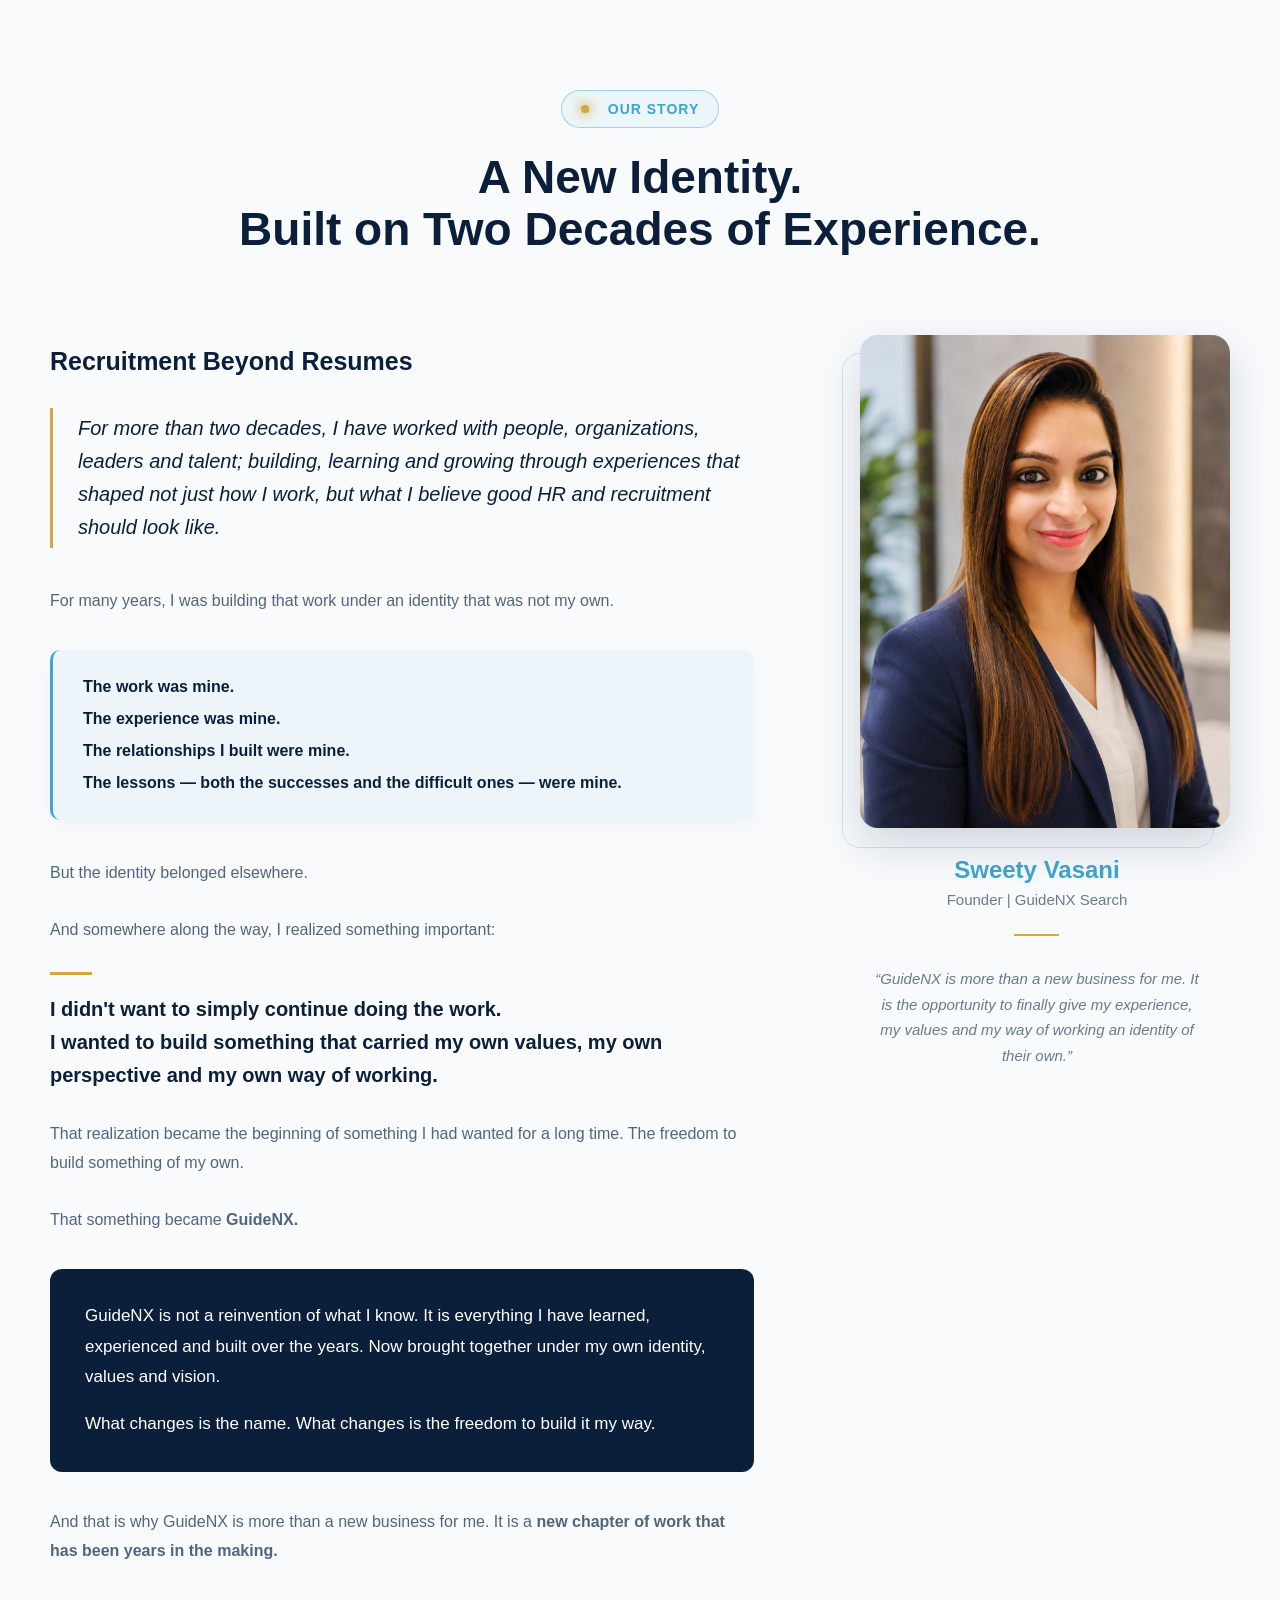
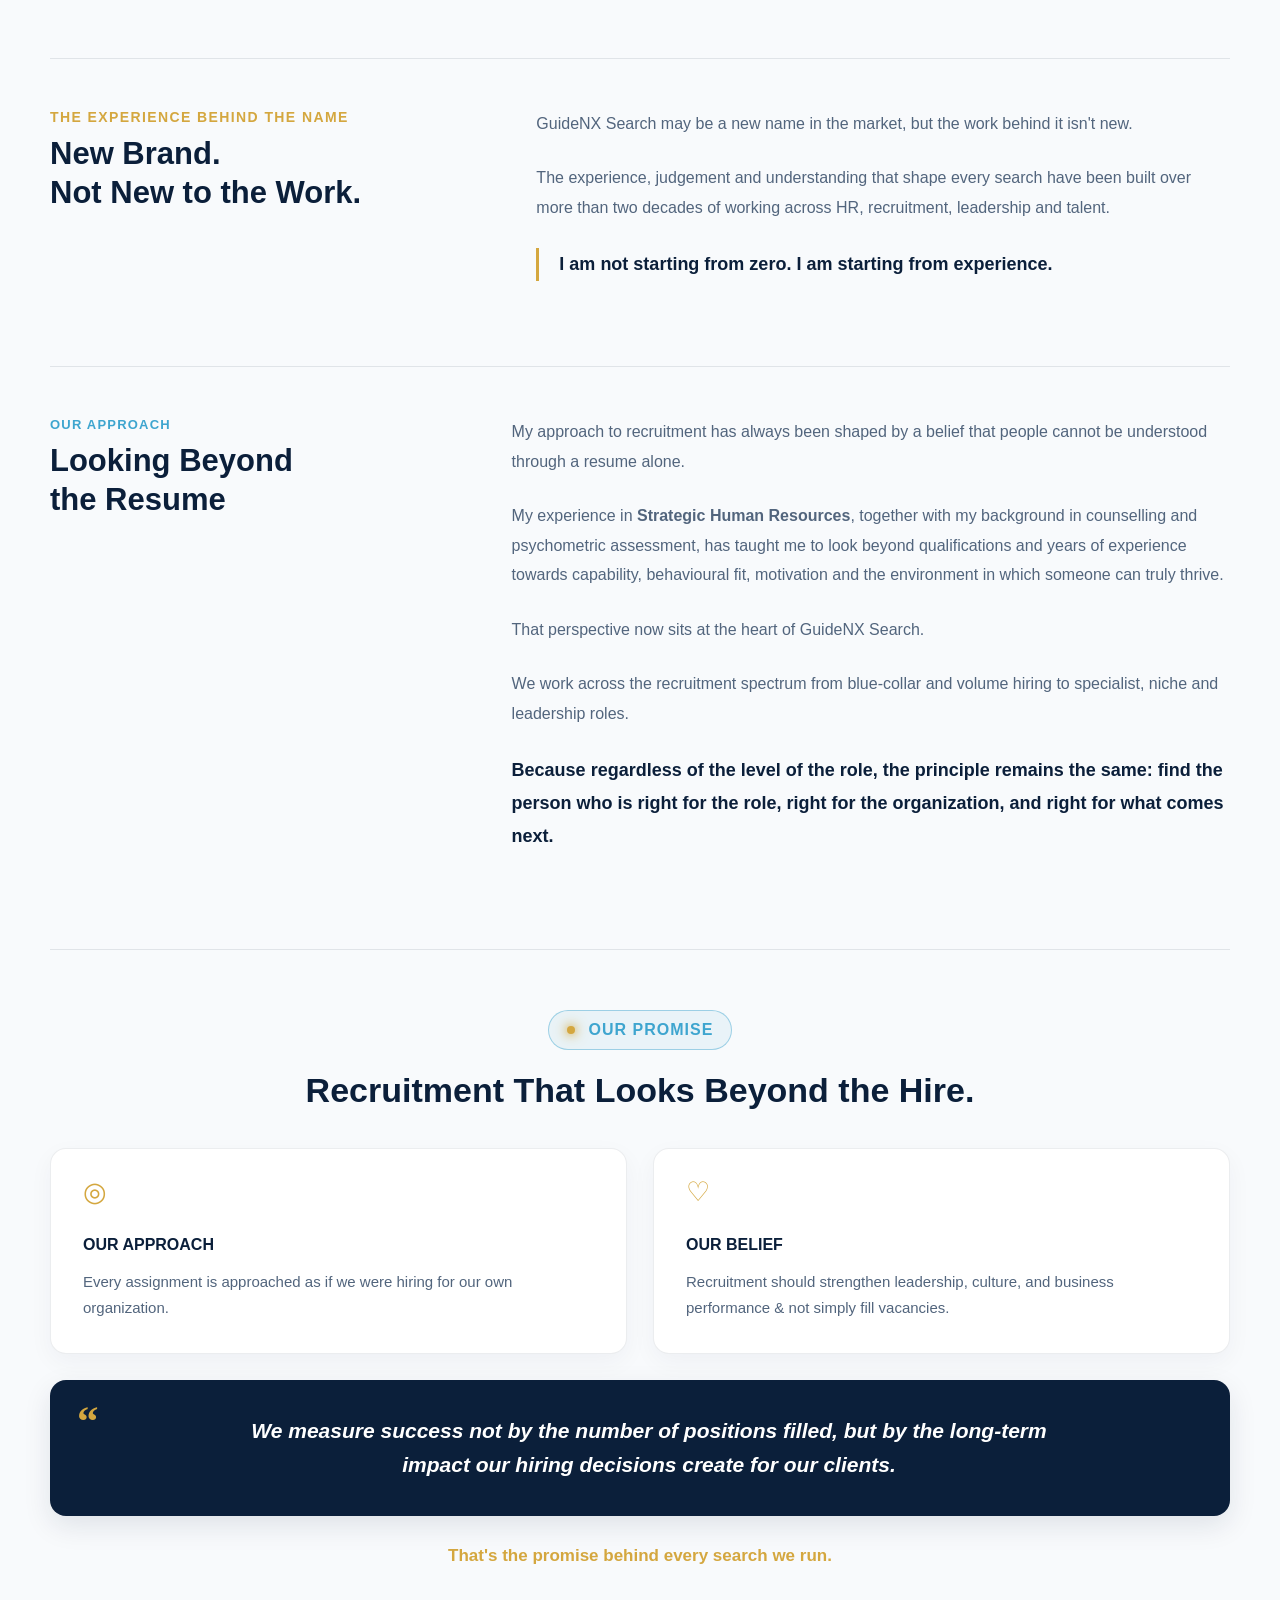
==== about-new.html @ ae6189b3 "Update about-new.html" ====
<!DOCTYPE html>
<html lang="en">
<head>
    <meta charset="UTF-8">
    <meta name="viewport" content="width=device-width, initial-scale=1.0">

    <title>About Us | GuideNX Search</title>

    <style>

        /* =========================================================
           GUIDENX SEARCH — ABOUT STORY / ASYMMETRICAL VERSION
        ========================================================= */

        :root {

            --gnx-blue: #3EA5CF;
            --gnx-gold: #D4A73F;
            --gnx-navy: #0B1F3A;

            --gnx-text: #52657D;
            --gnx-soft: #6B7A89;

            --gnx-bg: #F8FAFC;
            --gnx-white: #FFFFFF;

        }


        * {
            box-sizing: border-box;
        }


        body {

            margin: 0;

            font-family:
                Arial,
                Helvetica,
                sans-serif;

            background: var(--gnx-bg);

            color: var(--gnx-text);

        }


        /* =========================================================
           ABOUT STORY
        ========================================================= */

        .about-test {

            padding: 90px 40px 110px;

            background: var(--gnx-bg);

        }


        .about-test__container {

            max-width: 1180px;

            margin: 0 auto;

        }


        /* =========================================================
           EYEBROW
        ========================================================= */

        .about-test__eyebrow {

            display: flex;

            align-items: center;
            justify-content: center;

            gap: 9px;

            width: fit-content;

            margin: 0 auto 24px;

            padding: 10px 19px;

            border: 1px solid rgba(62,165,207,0.45);

            border-radius: 999px;

            background: rgba(62,165,207,0.06);

            color: var(--gnx-blue);

            font-size: 14px;

            font-weight: 700;

            letter-spacing: 1px;

            text-transform: uppercase;

        }


        .about-test__eyebrow-dot {
  width: 8px;
  height: 8px;
  border-radius: 50%;
  background: #D4A73F;
  margin-right: 10px;

  box-shadow:
    0 0 8px #D4A73F,
    0 0 16px #D4A73F;

  animation: dotPulse 2s ease-in-out infinite;
}

@keyframes dotPulse {
  50% {
    transform: scale(1.25);
  }
}


        /* =========================================================
           MAIN HEADING
        ========================================================= */

        .about-test__heading {

            max-width: 820px;

            margin: 0 auto 80px;

            text-align: center;

            color: var(--gnx-navy);

            font-size: 46px;

            line-height: 1.12;

            font-weight: 700;

        }


        /* =========================================================
           ASYMMETRICAL INTRO
        ========================================================= */

        .about-test__intro {

            display: grid;

            grid-template-columns: minmax(0, 1.55fr) minmax(300px, 0.85fr);

            gap: 90px;

            align-items: start;

            position: relative;

        }


        /* =========================================================
           STORY COLUMN
        ========================================================= */

        .about-test__story {

            padding-top: 10px;

        }


        .about-test__story h2 {

            margin: 0 0 30px;

            color: var(--gnx-navy);

            font-size: 25px;

            line-height: 1.3;

            font-weight: 700;

        }


        .about-test__story p {

            margin: 0 0 27px;

            color: var(--gnx-text);

            font-size: 16px;

            line-height: 1.85;

        }


        /* =========================================================
           OPENING QUOTE
        ========================================================= */

        .about-test__opening {

            position: relative;

            margin: 0 0 38px;

            padding: 4px 0 4px 25px;

            border-left: 3px solid var(--gnx-gold);

        }


        .about-test__opening p {

            margin: 0;

            color: var(--gnx-navy);

            font-size: 20px;

            line-height: 1.65;

            font-style: italic;

        }


        /* =========================================================
           THE "MINE" SECTION
        ========================================================= */

        .about-test__mine {

            margin: 35px 0 38px;

            padding: 25px 30px;

            background: rgba(62,165,207,0.055);

            border-radius: 10px;

            border-left: 1px solid rgba(62,165,207,0.10);

            border-left: 3px solid #3EA5CF;

            box-shadow: 0 6px 18px rgba(14,46,77,0.035);



        }


        .about-test__mine p {

            margin: 0 0 7px;

            color: var(--gnx-navy);

            font-size: 16px;

            line-height: 1.55;

            font-weight: 600;

        }


        .about-test__mine p:last-child {

            margin-bottom: 0;

        }


        /* =========================================================
           IMPORTANT STATEMENT
        ========================================================= */

        .about-test__emphasis {

            margin: 42px 0 46px;

            padding: 0;

            color: var(--gnx-navy) !important;

            font-size: 20px !important;

            line-height: 1.65 !important;

            font-weight: 700;

            max-width: 700px;

        }


        /* Gold editorial accent */
        
        .about-test__emphasis::before {

            content: "";

            display: block;

            width: 42px;

            height: 3px;

            margin-bottom: 18px;

            background: #D4A73F;

        }


        /* =========================================================
           GUIDE NX STATEMENT
        ========================================================= */

        .about-test__guide {

            margin-top: 35px;

            padding: 32px 35px;

            background: var(--gnx-navy);

            border-radius: 12px;

        }


        .about-test__guide p {

            margin: 0;

            color: #FFFFFF;

            font-size: 17px;

            line-height: 1.8;

        }

        .about-test__guide p + p {
    margin-top: 16px;
}


        .about-test__guide strong {

            color: var(--gnx-gold);

        }


        /* =========================================================
           FOUNDER SIDE
        ========================================================= */

        .about-test__founder {

            position: sticky;

            top: 40px;

            padding-top: 0;

        }


        .about-test__founder-photo-wrap {

            position: relative;

            margin-left: auto;

            width: 100%;

            max-width: 370px;

        }


        .about-test__founder-photo-wrap::before {

            content: "";

            position: absolute;

            width: 100%;

            height: 100%;

            top: 18px;

            left: -18px;

            border: 1px solid rgba(62,165,207,0.25);

            border-radius: 18px;

            z-index: 0;

        }


        .about-test__founder-photo {

            position: relative;

            z-index: 1;

            display: block;

            width: 100%;

            border-radius: 18px;

            box-shadow:
                0 18px 45px rgba(11,31,58,0.16);

        }


        .about-test__founder-info {

            padding: 28px 10px 0;

            text-align: center;

        }


        .about-test__founder-name {

            margin: 0 0 7px;

            color: var(--gnx-blue);

            font-size: 24px;

            font-weight: 700;

        }


        .about-test__founder-title {

            margin: 0;

            color: var(--gnx-soft);

            font-size: 15px;

            font-weight: 500;

        }


        .about-test__founder-quote {

            margin: 30px auto 0;

            max-width: 330px;

            color: var(--gnx-soft);

            font-size: 15px;

            line-height: 1.7;

            font-style: italic;

        }


        .about-test__founder-line {

            width: 45px;

            height: 2px;

            margin: 26px auto 0;

            background: var(--gnx-gold);

        }

        .story-guide-nx {
    margin-top: 34px;
    margin-bottom: 34px;
    font-size: 18px !important;
    font-weight: 600;
    color: #243B64 !important;
}

.story-guide-nx strong {
    color: #3EA5CF;
    font-weight: 700;
}


        /* =========================================================
           SECOND SECTION
        ========================================================= */

        .about-test__secondary {

            display: grid;

            grid-template-columns: 0.8fr 1.4fr;

            gap: 90px;

            margin-top: 65px;

            padding-top: 50px;

            border-top: 1px solid rgba(11,31,58,0.10);

        }


        .about-test__secondary-label {

            color: var(--gnx-gold);

            font-size: 14px;

            font-weight: 700;

            letter-spacing: 1.4px;

            text-transform: uppercase;

        }


        .about-test__secondary h3 {

            margin: 10px 0 0;

            color: var(--gnx-navy);

            font-size: 31px;

            line-height: 1.25;

        }


        .about-test__secondary-content p {

            margin: 0 0 25px;

            color: var(--gnx-text);

            font-size: 16px;

            line-height: 1.85;

        }


        .about-test__secondary-highlight {

            margin-top: 30px;

            padding-left: 20px;

            border-left: 3px solid var(--gnx-gold);

            color: var(--gnx-navy) !important;

            font-size: 18px !important;

            font-weight: 700;

        }


        /* =========================================================
           THIRD SECTION
        ========================================================= */

        .about-test__philosophy {

            display: grid;

            grid-template-columns: 0.75fr 1.45fr;

            gap: 90px;

            margin-top: 60px;

            padding: 50px 0 0;

            border-top: 1px solid rgba(11,31,58,0.10);

        }


        .about-test__philosophy-label {

            color: var(--gnx-blue);

            font-size: 13px;

            font-weight: 700;

            letter-spacing: 1.2px;

            text-transform: uppercase;

        }


        .about-test__philosophy h3 {

            margin: 10px 0 0;

            color: var(--gnx-navy);

            font-size: 31px;

            line-height: 1.25;

        }


        .about-test__philosophy-content p {

            margin: 0 0 25px;

            color: var(--gnx-text);

            font-size: 16px;

            line-height: 1.85;

        }


        .about-test__final {

            margin-top: 35px;

            color: var(--gnx-navy) !important;

            font-size: 18px !important;

            font-weight: 700;

        }


        /* =========================================================
           RESPONSIVE
        ========================================================= */

        @media (max-width: 900px) {

            .about-test {

                padding: 70px 25px 80px;

            }


            .about-test__heading {

                font-size: 38px;

                margin-bottom: 60px;

            }


            .about-test__intro {

                grid-template-columns: 1fr;

                gap: 55px;

            }


            .about-test__founder {

                position: relative;

                top: auto;

                order: -1;

            }


            .about-test__founder-photo-wrap {

                max-width: 320px;

                margin: 0 auto;

            }


            .about-test__secondary,
            .about-test__philosophy {

                grid-template-columns: 1fr;

                gap: 30px;

                margin-top: 70px;

                padding-top: 55px;

            }

        }


        @media (max-width: 600px) {

            .about-test {

                padding: 55px 18px 70px;

            }


            .about-test__heading {

                font-size: 31px;

                line-height: 1.2;

                margin-bottom: 45px;

            }


            .about-test__story h2 {

                font-size: 22px;

            }


            .about-test__story p {

                font-size: 15px;

                line-height: 1.8;

            }


            .about-test__opening p {

                font-size: 18px;

            }


            .about-test__mine {

                padding: 22px;

            }


            .about-test__mine p {

                font-size: 15px;

            }


            .about-test__guide {

                padding: 25px;

            }


            .about-test__guide p {

                font-size: 15px;

            }


            .about-test__secondary h3,
            .about-test__philosophy h3 {

                font-size: 26px;

            }

        }

        /* =========================================================
   OUR PROMISE
========================================================= */

.about-test__promise {

    margin-top: 70px;

    padding-top: 60px;

    border-top: 1px solid rgba(11,31,58,0.10);

}


/* ---------------------------------------------------------
   HEADER
--------------------------------------------------------- */

.about-test__promise-header {

    text-align: center;

    margin-bottom: 38px;

}


.about-test__promise-eyebrow {
  display: inline-flex;
  align-items: center;
  justify-content: center;
  gap: 4px;

  padding: 10px 18px;

  border: 1px solid rgba(62,165,207,0.45);
  border-radius: 999px;

   background: rgba(62,165,207,0.08);

  color: #3ea5cf;

  font-size: 16px;
  font-weight: 700;
  letter-spacing: 1px;
  text-transform: uppercase;

  margin-bottom: 20px;
}

        .eyebrow-dot {
  width: 8px;
  height: 8px;
  border-radius: 50%;
  background: #D4A73F;
  margin-right: 10px;

  box-shadow:
    0 0 8px #D4A73F,
    0 0 16px #D4A73F;

  animation: dotPulse 2s ease-in-out infinite;
}

@keyframes dotPulse {
  50% {
    transform: scale(1.25);
  }
}


.about-test__promise-header h3 {

    margin: 0;

    color: var(--gnx-navy);

    font-size: 34px;

    line-height: 1.2;

    font-weight: 700;

}


/* ---------------------------------------------------------
   PRINCIPLE AREA
--------------------------------------------------------- */

.about-test__promise-panel {

    padding: 0;

    background: transparent;

    border-radius: 0;

    box-shadow: none;

}


.about-test__promise-cards {

    display: grid;

    grid-template-columns: 1fr 1fr;

    gap: 26px;

}


.about-test__promise-card {

    padding: 30px 32px 32px;

    background: var(--gnx-white);

    border: 1px solid rgba(11,31,58,0.08);

    border-radius: 16px;

    min-height: 190px;

    box-shadow:
        0 8px 25px rgba(11,31,58,0.045);

}


.about-test__promise-icon {

    width: 30px;

    height: 30px;

    margin-bottom: 25px;

    color: var(--gnx-gold);

    font-size: 27px;

    line-height: 1;

}


.about-test__promise-card h4 {

    margin: 0 0 13px;

    color: var(--gnx-navy);

    font-size: 16px;

    line-height: 1.35;

    font-weight: 700;

    text-transform: uppercase;

}


.about-test__promise-card p {

    margin: 0;

    color: var(--gnx-text);

    font-size: 15px;

    line-height: 1.75;

}


/* ---------------------------------------------------------
   CENTRAL PROMISE
--------------------------------------------------------- */

.about-test__promise-quote {

    position: relative;

    margin-top: 26px;

    padding: 34px 42px;

    background: var(--gnx-navy);

    border-radius: 16px;

    box-shadow:
        0 10px 28px rgba(11,31,58,0.10);

}


.about-test__promise-quote-mark {

    position: absolute;

    top: 19px;

    left: 27px;

    color: var(--gnx-gold);

    font-family: Georgia, "Times New Roman", serif;

    font-size: 43px;

    line-height: 1;

    font-weight: 700;

}


.about-test__promise-quote p {

    max-width: 850px;

    margin: 0 auto;

    padding-left: 18px;

    color: #FFFFFF;

    font-size: 21px;

    line-height: 1.6;

    font-weight: 700;

    font-style: italic;

    text-align: center;

}


/* ---------------------------------------------------------
   CLOSING LINE
--------------------------------------------------------- */

.about-test__promise-closing {

    margin: 26px 0 0;

    color: var(--gnx-gold);

    font-size: 17px;

    line-height: 1.6;

    font-weight: 600;

    text-align: center;

}


/* =========================================================
   RESPONSIVE
========================================================= */

@media (max-width: 900px) {

    .about-test__promise {

        margin-top: 60px;

        padding-top: 50px;

    }

}


@media (max-width: 600px) {

    .about-test__promise {

        margin-top: 50px;

        padding-top: 42px;

    }


    .about-test__promise-header h3 {

        font-size: 28px;

    }


    .about-test__promise-cards {

        grid-template-columns: 1fr;

        gap: 18px;

    }


    .about-test__promise-card {

        min-height: auto;

        padding: 25px;

    }


    .about-test__promise-quote {

        padding: 28px 22px;

    }


    .about-test__promise-quote p {

        font-size: 18px;

    }

}

    </style>

</head>


<body>


<section class="about-test">

    <div class="about-test__container">


        <!-- =====================================================
             EYEBROW
        ====================================================== -->

        <div class="about-test__eyebrow">

            <span class="about-test__eyebrow-dot"></span>

            OUR STORY

        </div>


        <!-- =====================================================
             MAIN HEADING
        ====================================================== -->

        <h1 class="about-test__heading">

            A New Identity.<br>
            Built on Two Decades of Experience.

        </h1>


        <!-- =====================================================
             MAIN ASYMMETRICAL AREA
        ====================================================== -->

        <div class="about-test__intro">


            <!-- =================================================
                 STORY
            ================================================== -->

            <article class="about-test__story">


                <h2>
                    Recruitment Beyond Resumes
                </h2>


                <div class="about-test__opening">

                    <p>
                        For more than two decades, I have worked with people,
                        organizations, leaders and talent; building, learning
                        and growing through experiences that shaped not just
                        how I work, but what I believe good HR and recruitment
                        should look like.
                    </p>

                </div>


                <p>
                    For many years, I was building that work under an identity
                    that was not my own.
                </p>


                <div class="about-test__mine">

                    <p>The work was mine.</p>

                    <p>The experience was mine.</p>

                    <p>The relationships I built were mine.</p>

                    <p>
                        The lessons — both the successes and the difficult
                        ones — were mine.
                    </p>

                </div>


                <p>
                    But the identity belonged elsewhere.
                </p>


                <p>
                    And somewhere along the way, I realized something important:
                </p>


                <p class="about-test__emphasis">

                    I didn't want to simply continue doing the work.<br>
                    I wanted to build something that carried my own values,
                    my own perspective and my own way of working.

                </p>


                <p>
                    That realization became the beginning of something I had
                    wanted for a long time. The freedom to build something of
                    my own.
                </p>


                <p>
                    That something became <strong>GuideNX.</strong>
                </p>


                <div class="about-test__guide">

                    <p>
                        GuideNX is not a reinvention of what I know.
                        It is everything I have learned, experienced and built
                        over the years. Now brought together under my own
                        identity, values and vision.
                    </p>

                    <p>
                        What changes is the name. What changes is the freedom
                        to build it my way.
                    </p>

                </div>


                <p style="margin-top:35px;">

                    And that is why GuideNX is more than a new business for me.
                    It is a <strong>new chapter of work that has been years
                    in the making.</strong>

                </p>


            </article>


            <!-- =================================================
                 FOUNDER
            ================================================== -->

            <aside class="about-test__founder">


                <div class="about-test__founder-photo-wrap">

                    <img
                        src="assets/Sweety image.png"
                        alt="Sweety Vasani"
                        class="about-test__founder-photo"
                    >

                </div>


                <div class="about-test__founder-info">

                    <h3 class="about-test__founder-name">
                        Sweety Vasani
                    </h3>


                    <p class="about-test__founder-title">
                        Founder | GuideNX Search
                    </p>


                    <div class="about-test__founder-line"></div>


                    <p class="about-test__founder-quote">

                        “GuideNX is more than a new business for me.
                        It is the opportunity to finally give my experience,
                        my values and my way of working an identity of their own.”

                    </p>

                </div>


            </aside>


        </div>


        <!-- =====================================================
             NEW BRAND / NOT NEW TO WORK
        ====================================================== -->

        <section class="about-test__secondary">


            <div>

                <div class="about-test__secondary-label">
                    The Experience Behind the Name
                </div>

                <h3>
                    New Brand.<br>
                    Not New to the Work.
                </h3>

            </div>


            <div class="about-test__secondary-content">


                <p>
                    GuideNX Search may be a new name in the market,
                    but the work behind it isn't new.
                </p>


                <p>
                    The experience, judgement and understanding that shape
                    every search have been built over more than two decades
                    of working across HR, recruitment, leadership and talent.
                </p>


                <p class="about-test__secondary-highlight">

                    I am not starting from zero.
                    I am starting from experience.

                </p>


            </div>


        </section>


        <!-- =====================================================
             LOOKING BEYOND THE RESUME
        ====================================================== -->

        <section class="about-test__philosophy">


            <div>

                <div class="about-test__philosophy-label">
                    Our Approach
                </div>

                <h3>
                    Looking Beyond<br>
                    the Resume
                </h3>

            </div>


            <div class="about-test__philosophy-content">


                <p>
                    My approach to recruitment has always been shaped by a
                    belief that people cannot be understood through a resume
                    alone.
                </p>


                <p>
                    My experience in <strong>Strategic Human Resources</strong>,
                    together with my background in counselling and psychometric
                    assessment, has taught me to look beyond qualifications
                    and years of experience towards capability, behavioural
                    fit, motivation and the environment in which someone can
                    truly thrive.
                </p>


                <p>
                    That perspective now sits at the heart of GuideNX Search.
                </p>


                <p>
                    We work across the recruitment spectrum from blue-collar
                    and volume hiring to specialist, niche and leadership
                    roles.
                </p>


                <p class="about-test__final">

                    Because regardless of the level of the role, the principle
                    remains the same: find the person who is right for the role,
                    right for the organization, and right for what comes next.

                </p>


            </div>


        </section>

        <!-- =====================================================
     OUR PROMISE
====================================================== -->

<section class="about-test__promise">

    <div class="about-test__promise-header">

        <span class="about-test__promise-eyebrow">
             <span class="eyebrow-dot"></span>
            Our Promise
            </span>
        

        <h3>
            Recruitment That Looks Beyond the Hire.
        </h3>

    </div>


    <div class="about-test__promise-panel">

        <div class="about-test__promise-cards">

            <div class="about-test__promise-card">

                <div class="about-test__promise-icon">◎</div>

                <h4>
                    Our Approach
                </h4>

                <p>
                    Every assignment is approached as if we were
                    hiring for our own organization.
                </p>

            </div>


            <div class="about-test__promise-card">

                <div class="about-test__promise-icon">♡</div>

                <h4>
                    Our Belief
                </h4>

                <p>
                    Recruitment should strengthen leadership,
                    culture, and business performance &amp; not simply
                    fill vacancies.
                </p>

            </div>

        </div>


        <div class="about-test__promise-quote">

            <span class="about-test__promise-quote-mark">“</span>

            <p>
                We measure success not by the number of positions
                filled, but by the long-term impact our hiring
                decisions create for our clients.
            </p>

        </div>

    </div>


    <p class="about-test__promise-closing">
        That's the promise behind every search we run.
    </p>

</section>


    </div>

</section>


</body>

</html>
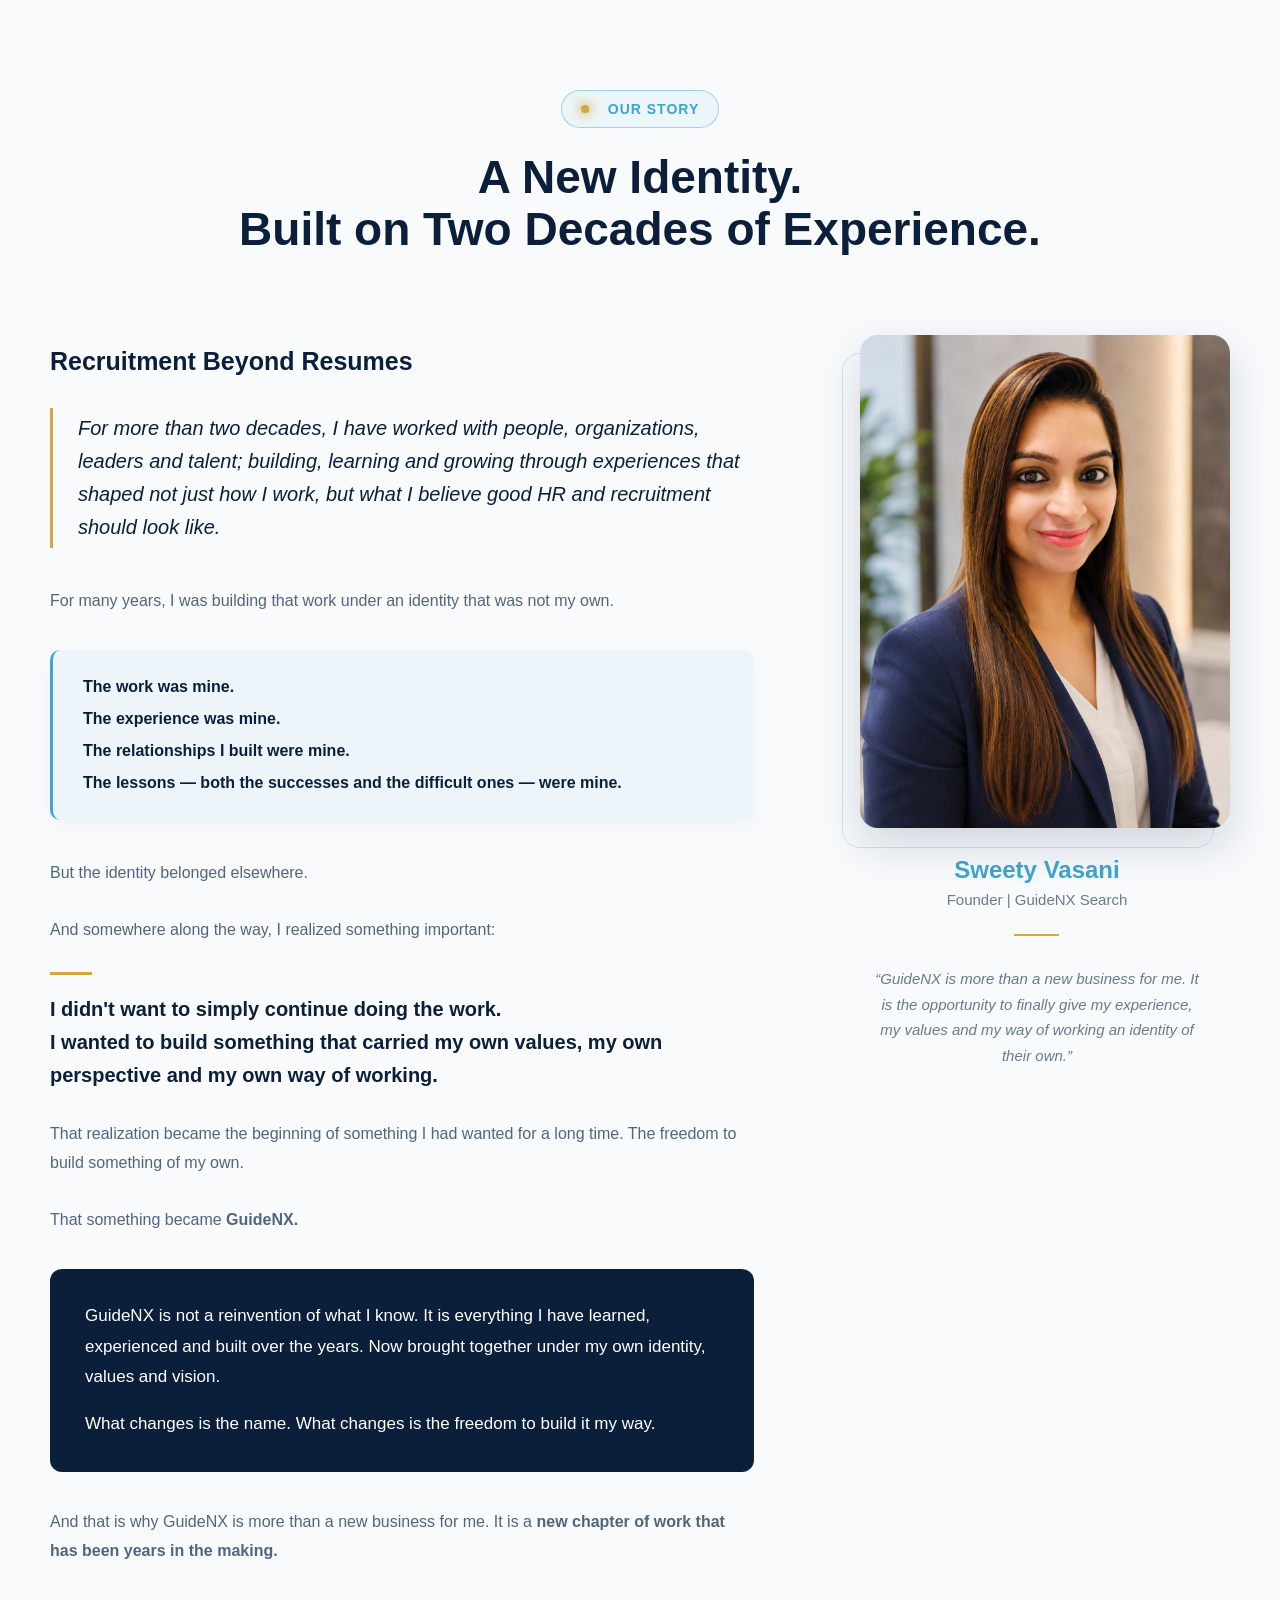
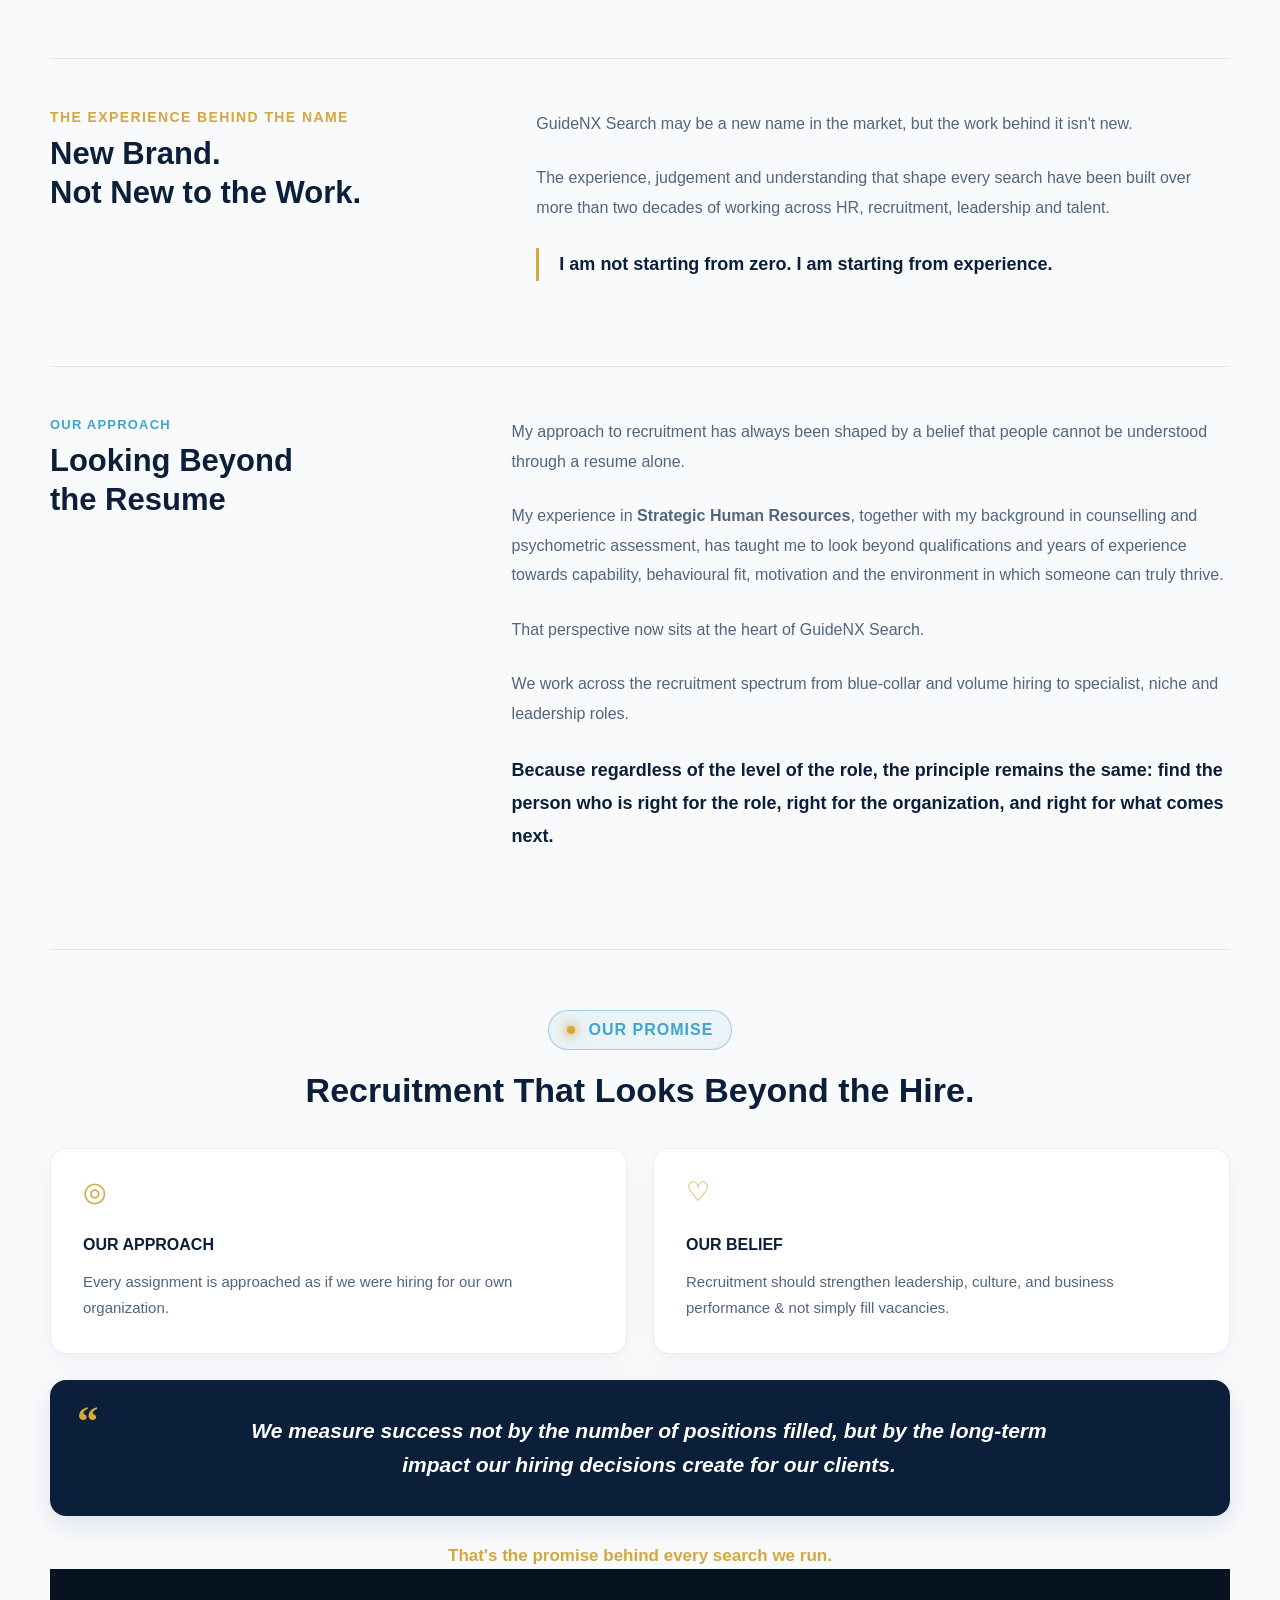
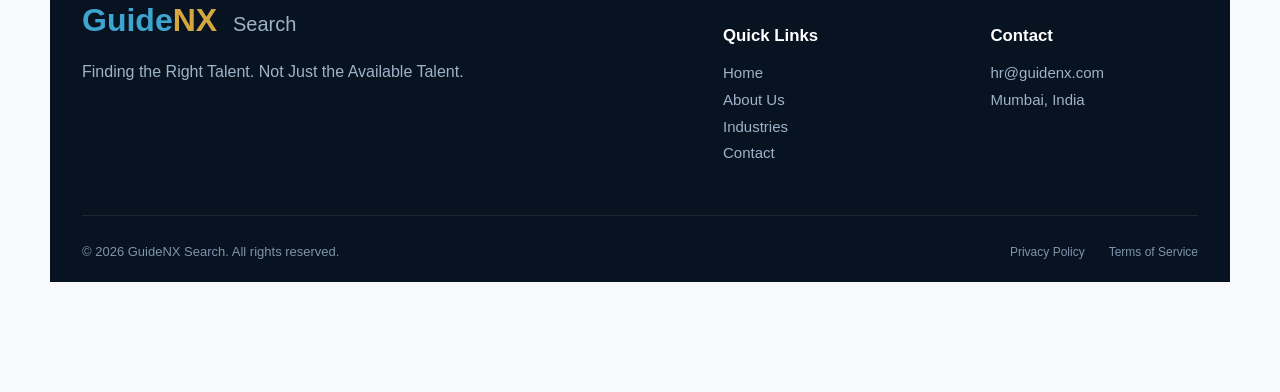
==== commit aad388bc: "Add footer section with styling and content" ====
--- a/about-new.html
+++ b/about-new.html
@@ -1154,6 +1154,228 @@
     }
 
 }
+
+        /* ===========================
+   Footer
+=========================== */
+
+.footer {
+    background: #071321;
+     padding: 35px 0 18px;
+    color: #9fb3c8;
+}
+
+.footer .container{
+    max-width:1200px;
+    margin:0 auto;
+    padding:0 32px;
+}
+
+.footer-content {
+    display: grid;
+    grid-template-columns: 2.8fr 1fr 1fr;
+    gap: 60px;
+    align-items: flex-start;
+}
+
+.footer h3 {
+    margin: 0 0 22px;
+
+    font-size: 2rem;
+
+    font-weight: 700;
+
+    line-height: 1;
+}
+
+.footer-guide {
+    color: #3EA5CF;
+}
+
+.footer-nx {
+    color: #D4A73F;
+}
+
+.footer-search {
+    margin-left: 7px;
+
+    color: #9fb3c8;
+
+    font-size: 1.25rem;
+
+    font-weight: 500;
+}
+
+.footer h4 {
+    color: #ffffff;
+    font-size: 1.05rem;
+    margin-bottom: 14px;
+    font-weight: 600;
+}
+
+.footer p {
+    line-height: 1.8;
+    margin-bottom: 12px;
+    color: #9fb3c8;
+}
+
+.footer-brand p {
+    line-height: 1.7;
+    max-width: 520px;
+}
+
+.footer-links ul {
+    list-style: none;
+    padding: 0;
+       margin: 0;
+}
+
+.footer-links li {
+    margin: 0;
+}
+
+.footer-links a {
+    color: #9fb3c8;
+    display: block;
+   padding: 4px 0;
+  font-size: 15px;
+    text-decoration: none;
+    transition: 0.3s;
+  line-height: 1.25;
+}
+
+.footer-links a:hover {
+    color: #ffffff;
+}
+
+.footer-social {
+    display: flex;
+    gap: 12px;
+    margin-top: 18px;
+}
+
+.footer-social a {
+    width: 42px;
+    height: 42px;
+    border: 1px solid rgba(255,255,255,0.15);
+    border-radius: 10px;
+    display: flex;
+    align-items: center;
+    justify-content: center;
+    color: #c7d2e1;
+    font-size: 18px;
+    transition: all .3s ease;
+}
+
+.footer-social a:hover {
+    background: #D4A73F;
+    color: #071321;
+    border-color: #D4A73F;
+}
+
+.footer-contact ul {
+    list-style: none;
+    margin: 0;
+    padding: 0;
+}
+
+.footer-contact li {
+    margin: 0;
+}
+
+.footer-contact a {
+    display: block;
+    padding: 4px 0;
+    font-size: 15px;
+    line-height: 1.25;
+    color: #9fb3c8;
+    text-decoration: none;
+    transition: color .3s ease;
+}
+
+.footer-contact a:hover {
+    color: #ffffff;
+}
+
+.footer-contact span {
+    display: block;
+    padding: 4px 0;
+    font-size: 15px;
+    line-height: 1.25;
+    color: #9fb3c8;
+}
+
+
+/* Bottom Footer */
+
+.footer-bottom {
+    display: flex;
+    justify-content: space-between;
+    align-items: center;
+  margin-top: 48px;
+    padding-top:24px;
+    border-top:1px solid rgba(255,255,255,.08);
+}
+
+.footer-bottom p {
+    margin: 0;
+    font-size: 13px;
+    color: #7f93ad;
+}
+
+.footer-bottom-links {
+    display: flex;
+    gap: 24px;
+}
+
+.footer-bottom-links a {
+    text-decoration: none;
+    color: #7f93ad;
+    font-size: 12px;
+    transition: color .3s ease;
+}
+
+.footer-bottom-links a:hover {
+    color: #ffffff;
+}
+
+/* Responsive */
+
+@media (max-width:900px){
+
+    .footer-bottom{
+        flex-direction:column;
+        gap:18px;
+        text-align:center;
+      
+    }
+
+}
+
+@media (max-width:900px) {
+
+    .footer-content {
+        grid-template-columns: 1fr;
+        gap: 36px;
+    }
+
+}
+
+@media (max-width: 768px) {
+  .footer-content {
+    grid-template-columns: 1fr;
+        gap: 32px;
+}
+  .footer-social a {
+    width: 46px;
+    height: 46px;
+    font-size: 20px;
+}
+  .footer-links a {
+    padding: 2px 0;
+}
+}
+
 
     </style>
 
@@ -1556,9 +1778,121 @@
 
 </section>
 
+    <footer class="footer">
+
+    <div class="container">
+
+        <div class="footer-content">
+
+            <!-- Left -->
+            <div class="footer-brand">
+
+                <h3>
+                    <span class="footer-guide">Guide</span><span class="footer-nx">NX</span>
+                    <span class="footer-search">Search</span>
+                </h3>
+
+                <p>
+                    Finding the Right Talent. Not Just the Available Talent.
+                </p>
+
+                <div class="footer-social">
+
+                    <!-- Add GuideNX LinkedIn URL once the company page is created -->
+                    <!--
+                    <a href="YOUR_GUIDENX_LINKEDIN_URL"
+                       target="_blank"
+                       rel="noopener noreferrer"
+                       aria-label="LinkedIn">
+                        <i class="fab fa-linkedin-in"></i>
+                    </a>
+                    -->
+
+                </div>
+
+            </div>
+
+
+            <!-- Center -->
+            <div class="footer-links">
+
+                <h4>Quick Links</h4>
+
+                <ul>
+
+                    <li>
+                        <a href="index.html">Home</a>
+                    </li>
+
+                    <li>
+                        <a href="about.html">About Us</a>
+                    </li>
+
+                    <li>
+                        <a href="index.html#industries">Industries</a>
+                    </li>
+
+                    <li>
+                        <a href="index.html#contact">Contact</a>
+                    </li>
+
+                </ul>
+
+            </div>
+
+
+            <!-- Right -->
+            <div class="footer-contact">
+
+                <h4>Contact</h4>
+
+                <ul>
+
+                    <li>
+                        <a href="mailto:hr@guidenx.com">
+                            hr@guidenx.com
+                        </a>
+                    </li>
+
+                    <li>
+                        <span>Mumbai, India</span>
+                    </li>
+
+                </ul>
+
+            </div>
+
+        </div>
+
+
+        <!-- Bottom Footer -->
+        <div class="footer-bottom">
+
+            <p>
+                © 2026 GuideNX Search. All rights reserved.
+            </p>
+
+            <div class="footer-bottom-links">
+
+                <a href="#">
+                    Privacy Policy
+                </a>
+
+                <a href="#">
+                    Terms of Service
+                </a>
+
+            </div>
+
+        </div>
 
     </div>
 
+</footer>
+
+
+    </div>
+
 </section>
 
 
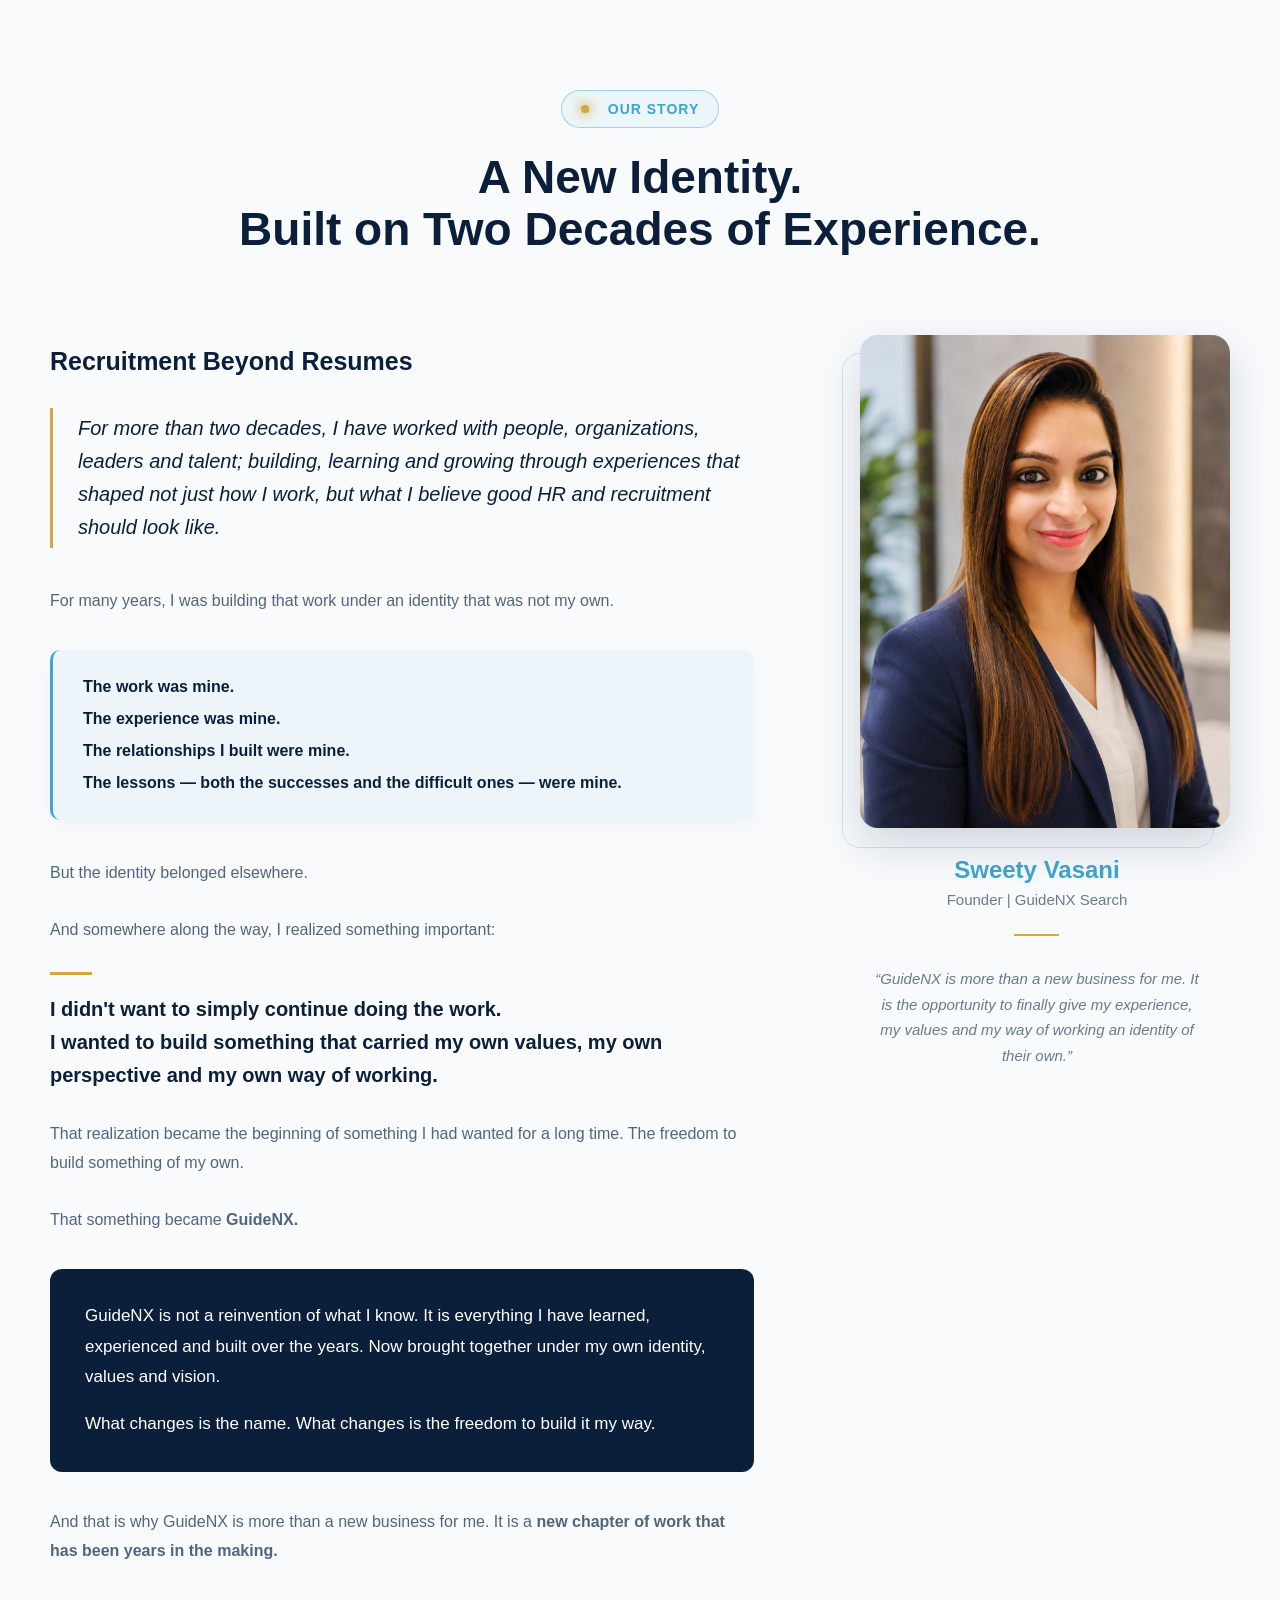
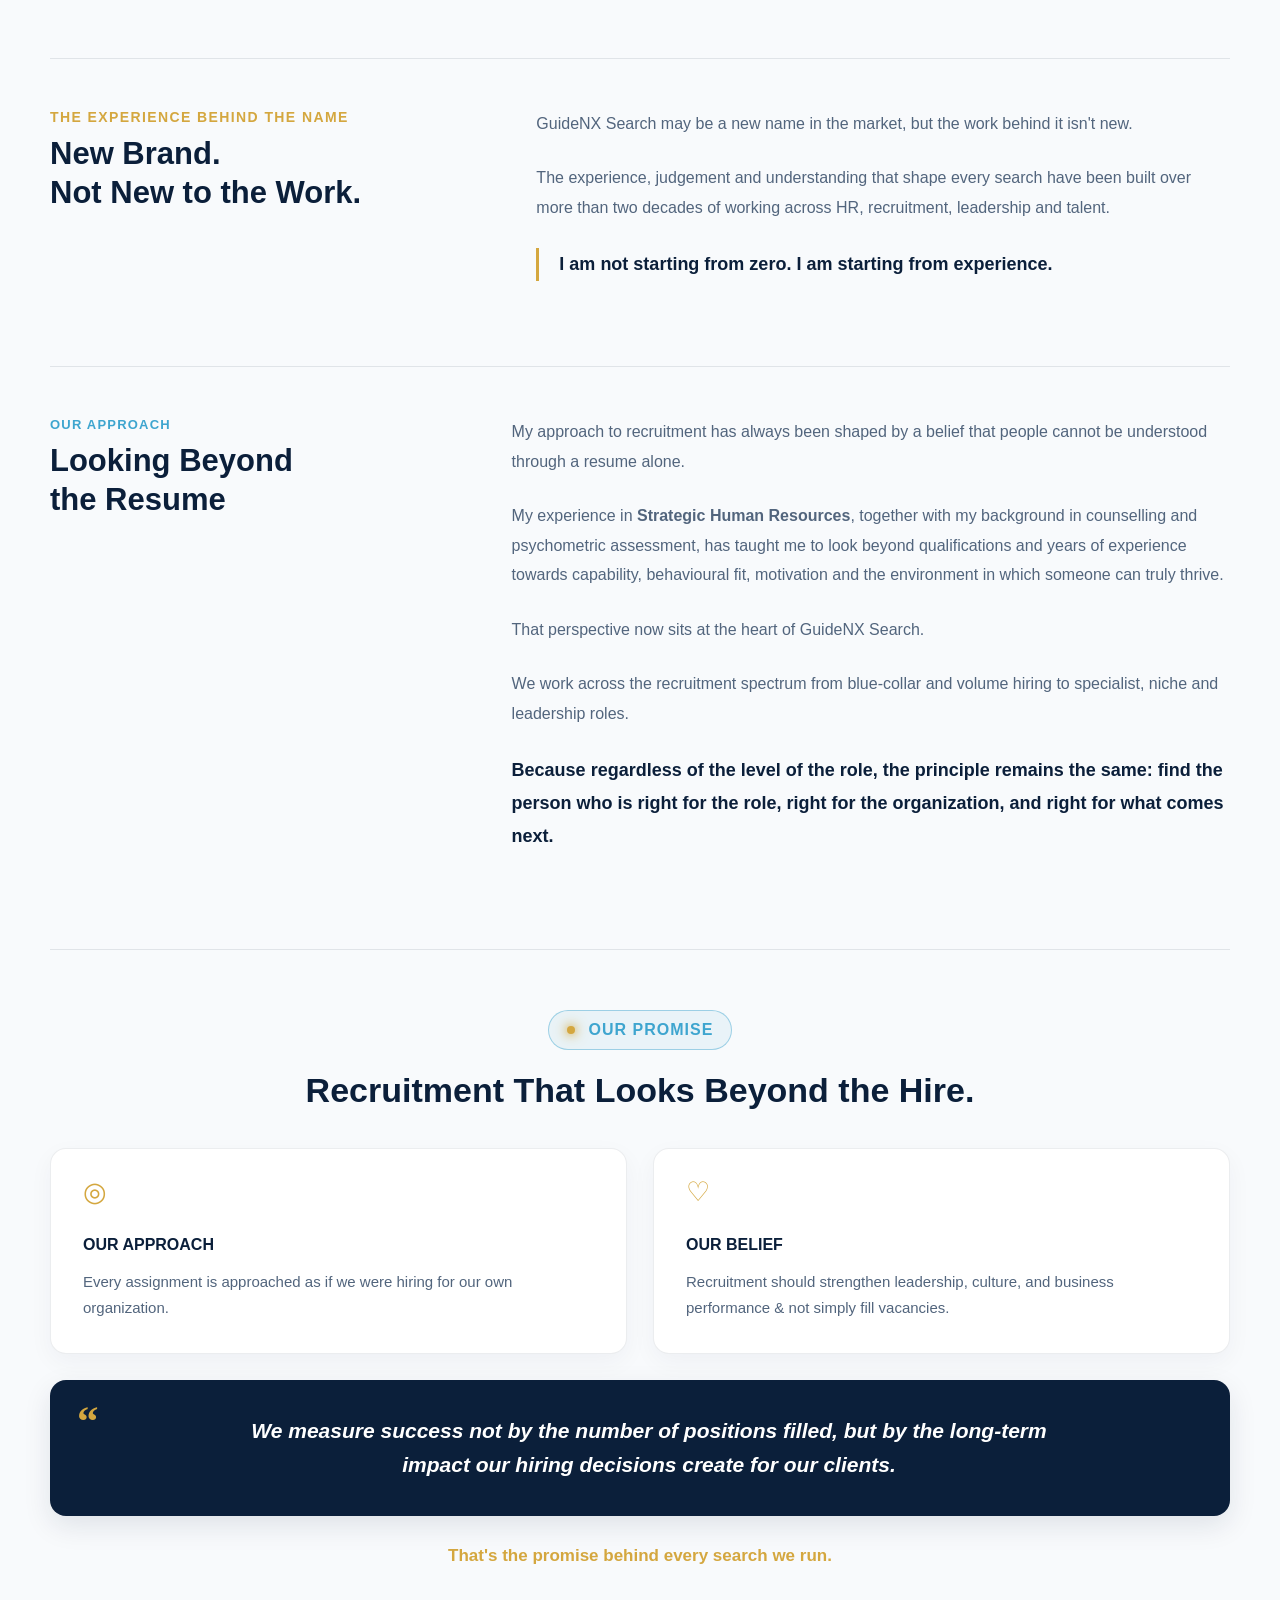
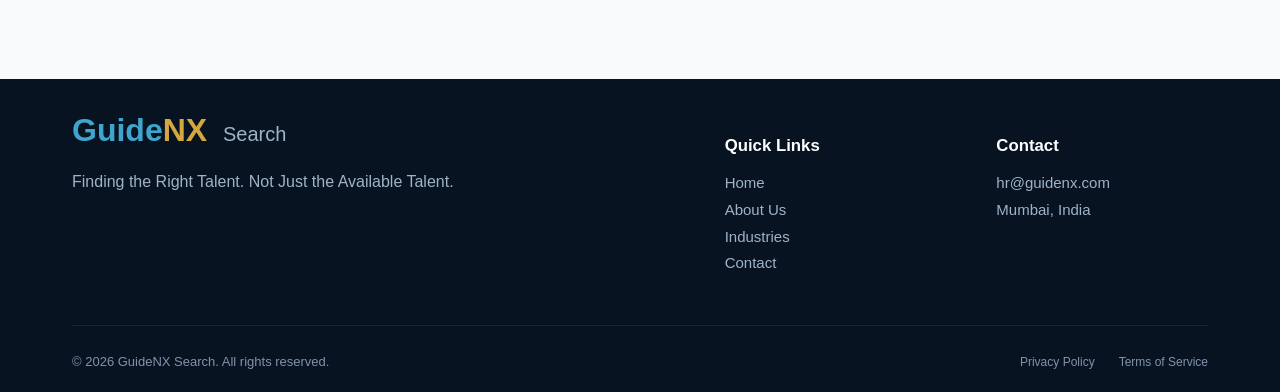
==== commit 17d871d6: "Update about-new.html" ====
--- a/about-new.html
+++ b/about-new.html
@@ -1778,6 +1778,10 @@
 
 </section>
 
+            </div>
+
+</section>
+
     <footer class="footer">
 
     <div class="container">
@@ -1891,9 +1895,6 @@
 </footer>
 
 
-    </div>
-
-</section>
 
 
 </body>
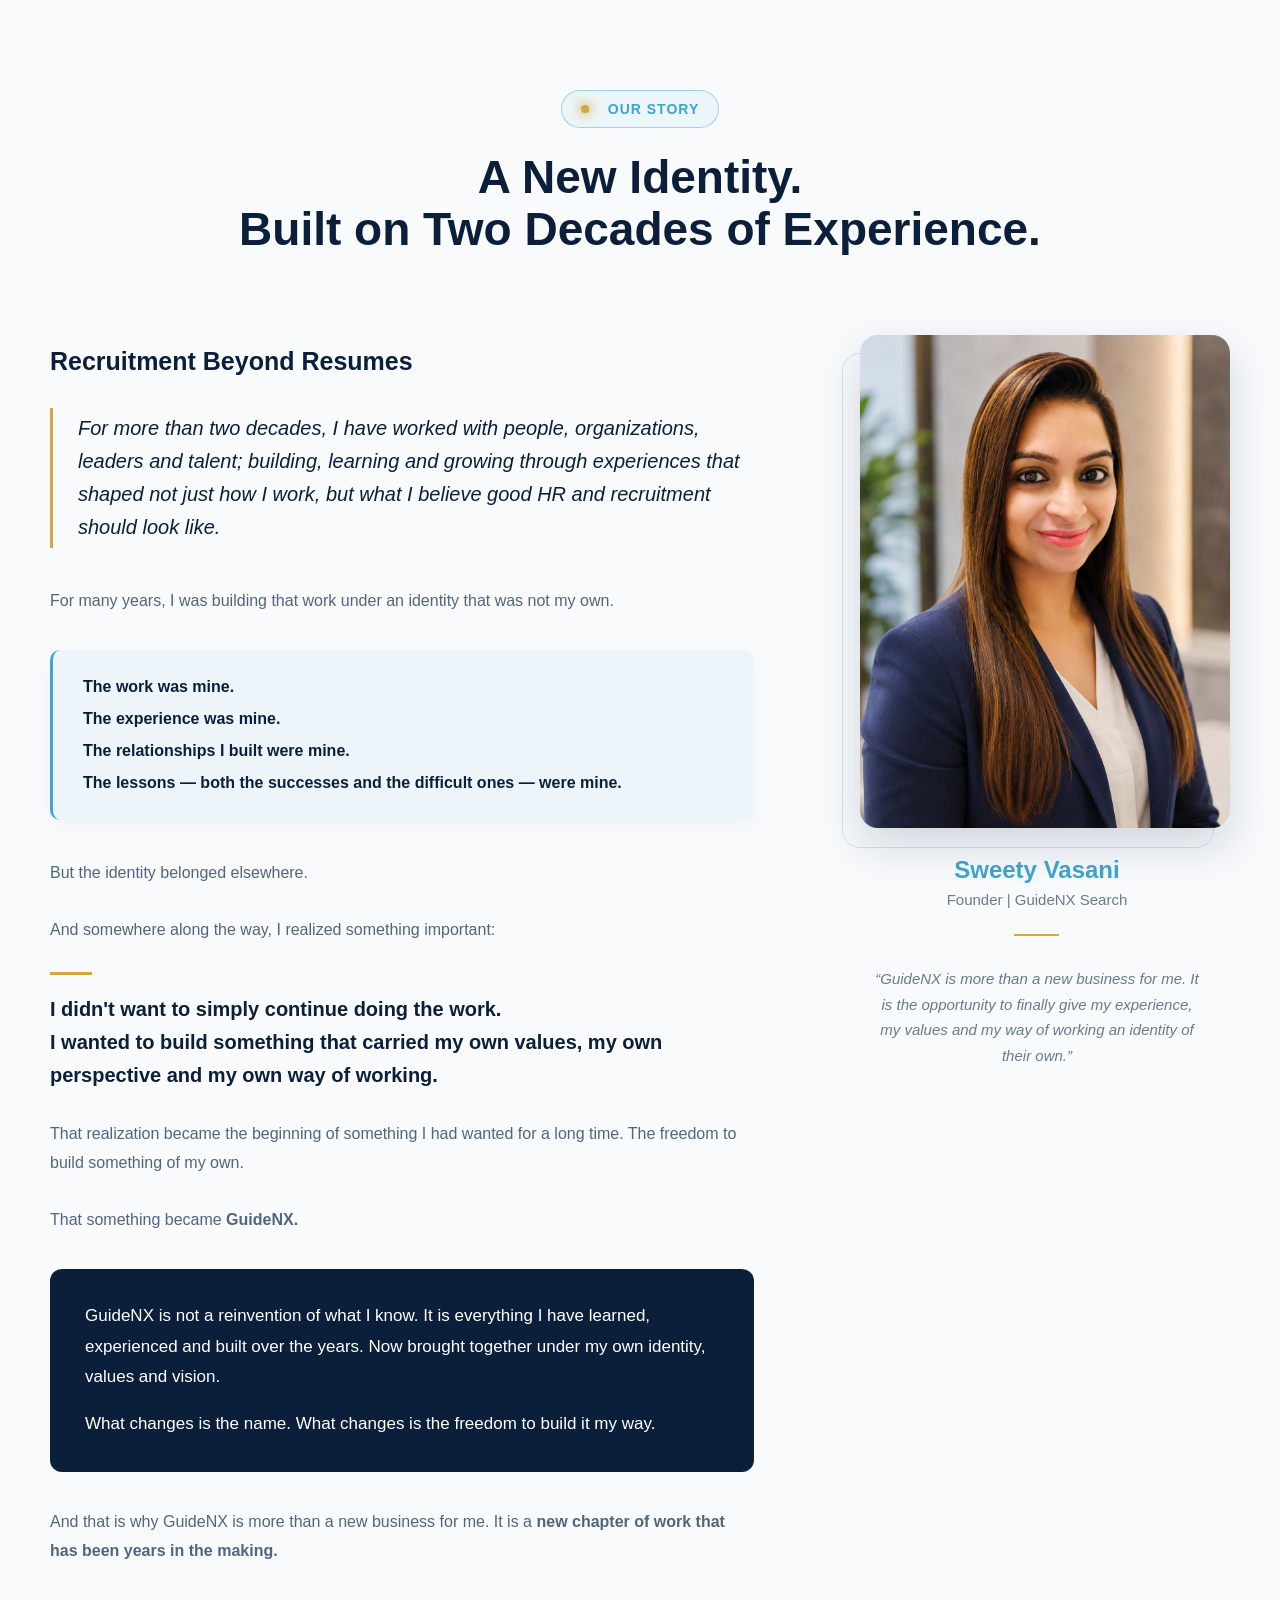
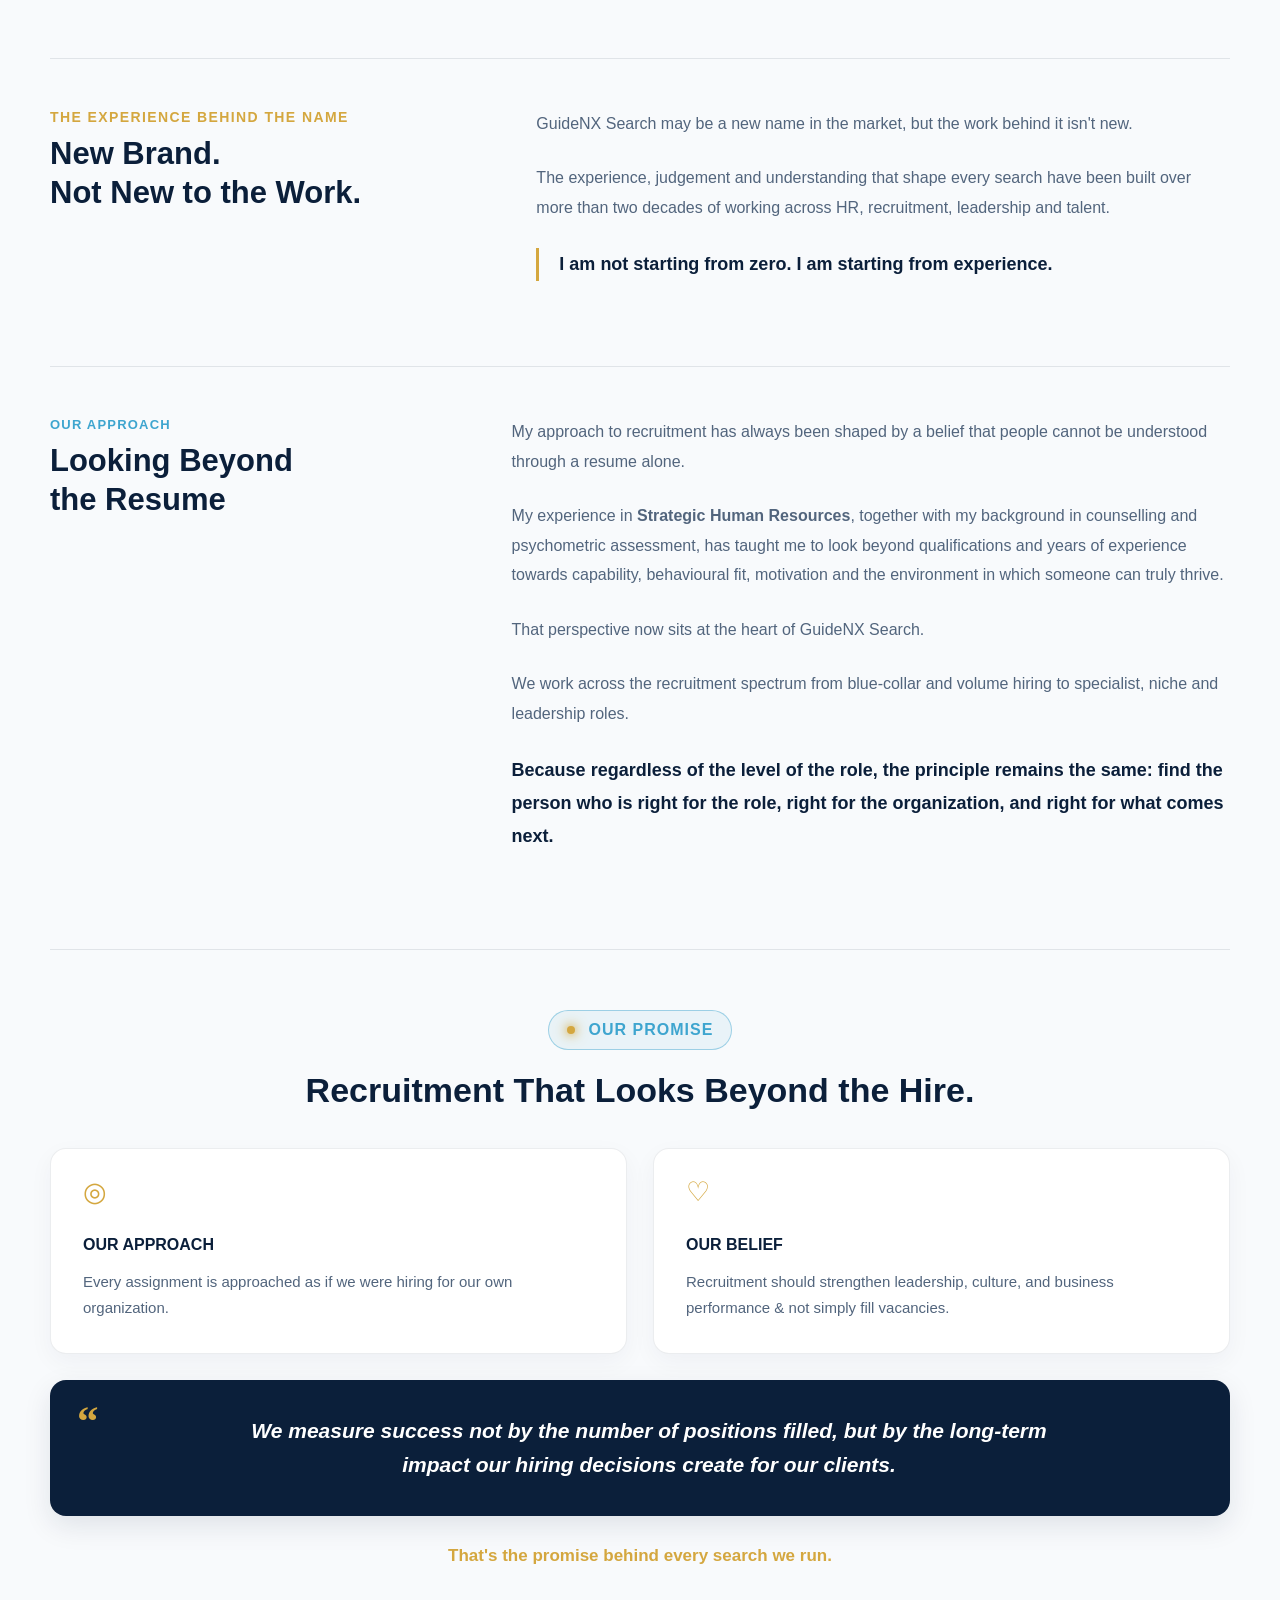
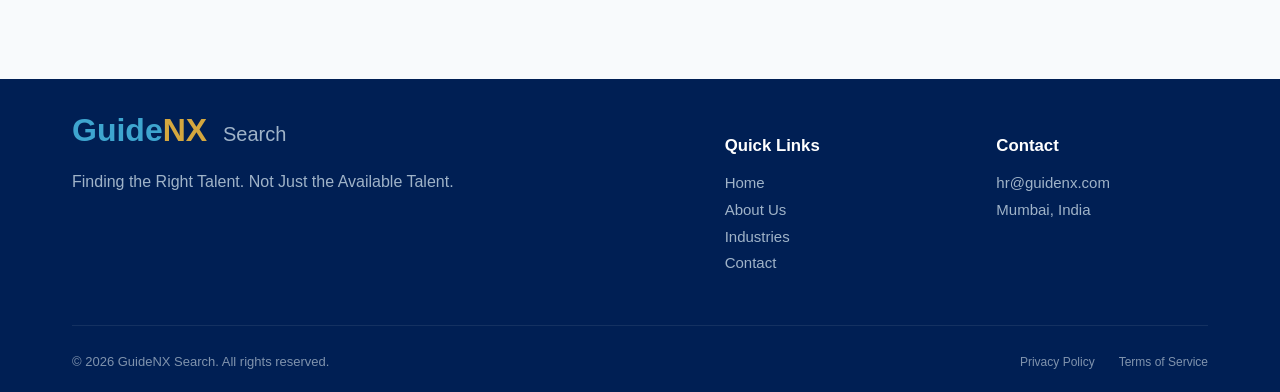
==== commit 9c21b64e: "Update about-new.html" ====
--- a/about-new.html
+++ b/about-new.html
@@ -1160,7 +1160,8 @@
 =========================== */
 
 .footer {
-    background: #071321;
+    width: 100%;
+    background: #001F54;
      padding: 35px 0 18px;
     color: #9fb3c8;
 }
@@ -1200,7 +1201,6 @@
     margin-left: 7px;
 
     color: #9fb3c8;
-
     font-size: 1.25rem;
 
     font-weight: 500;
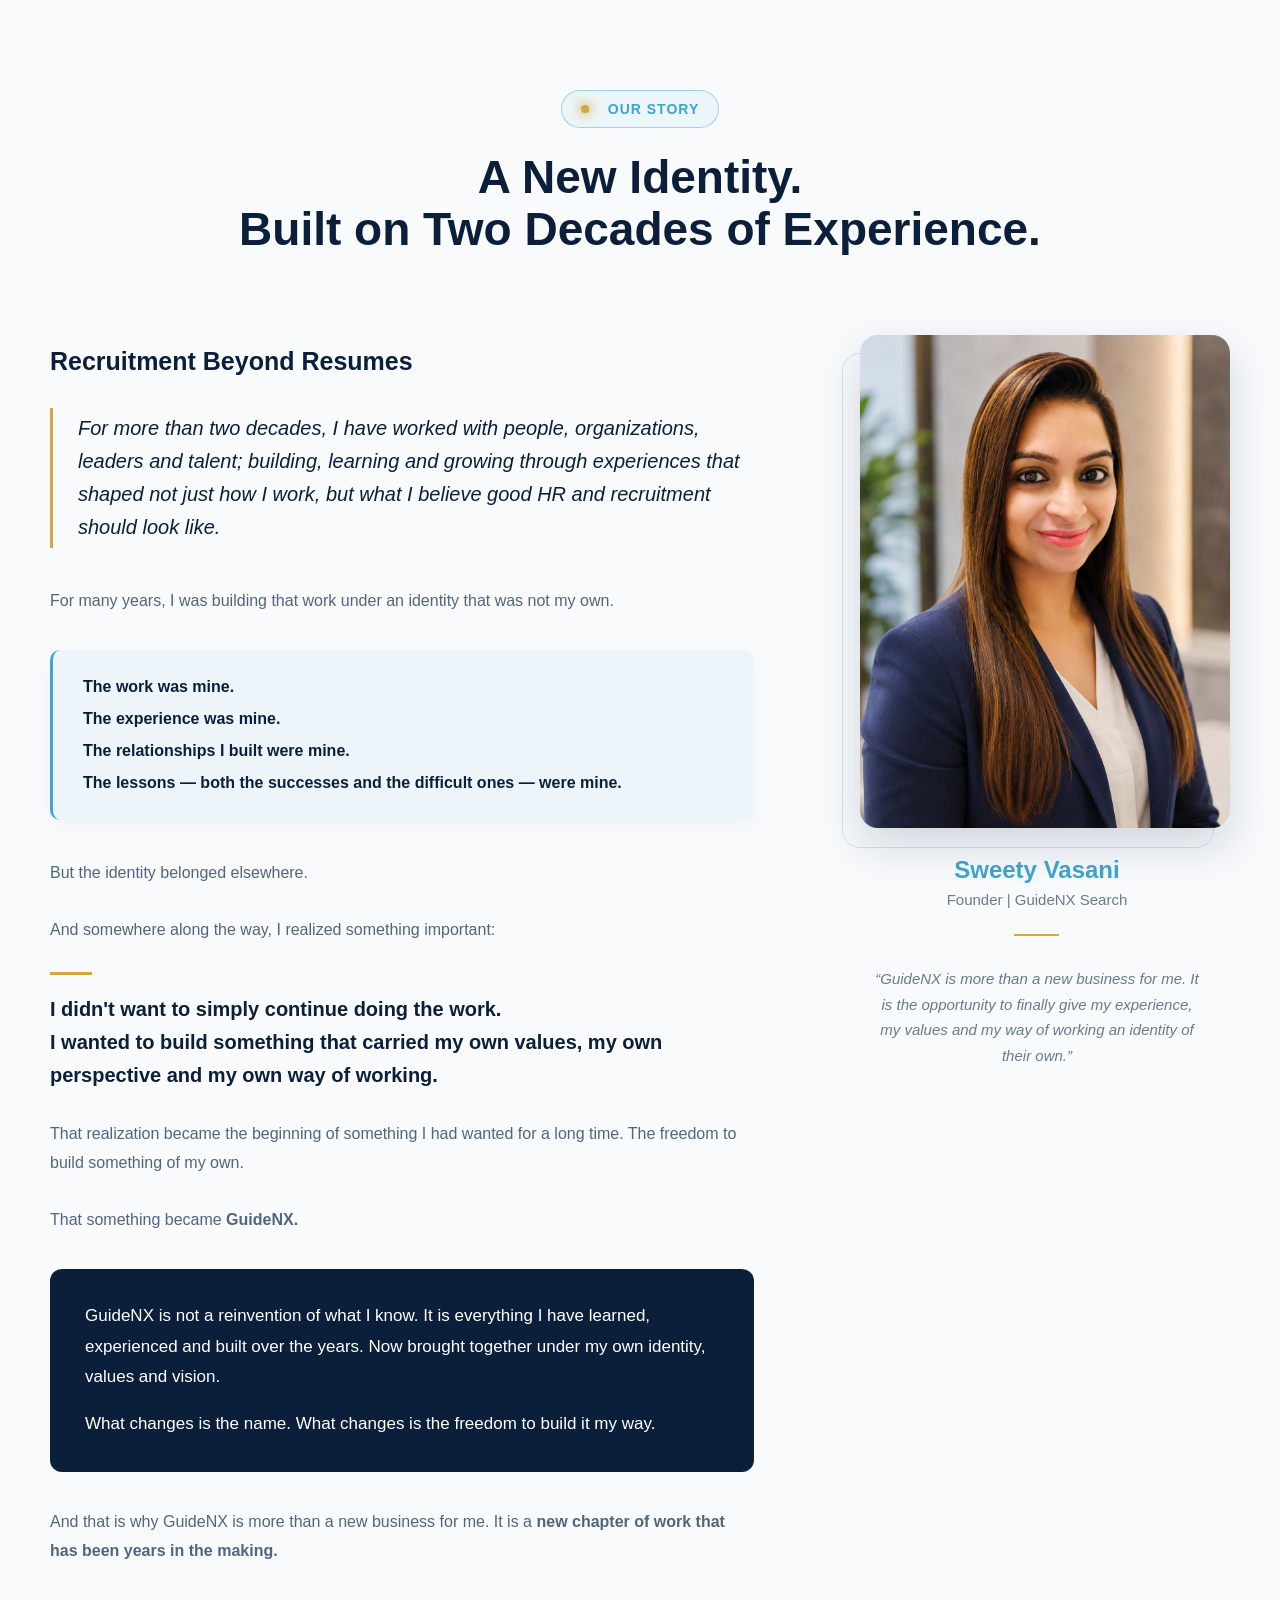
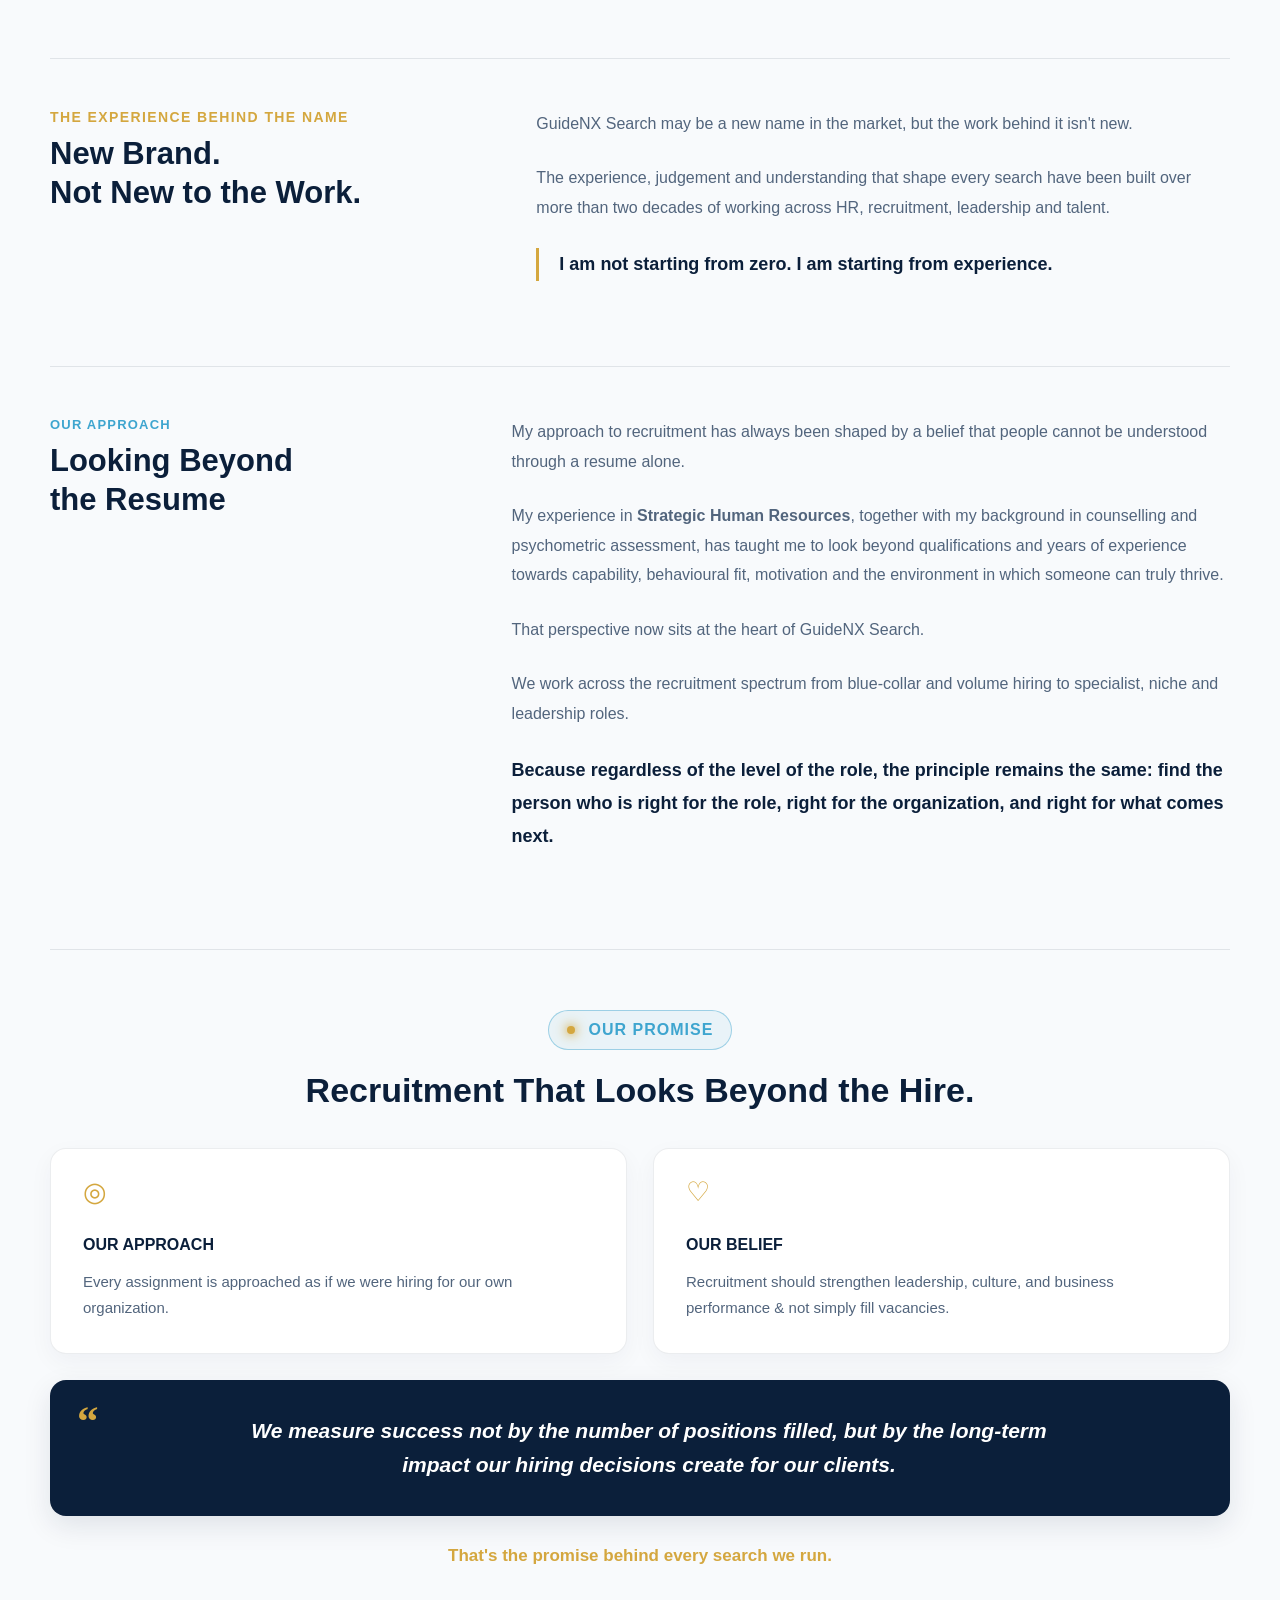
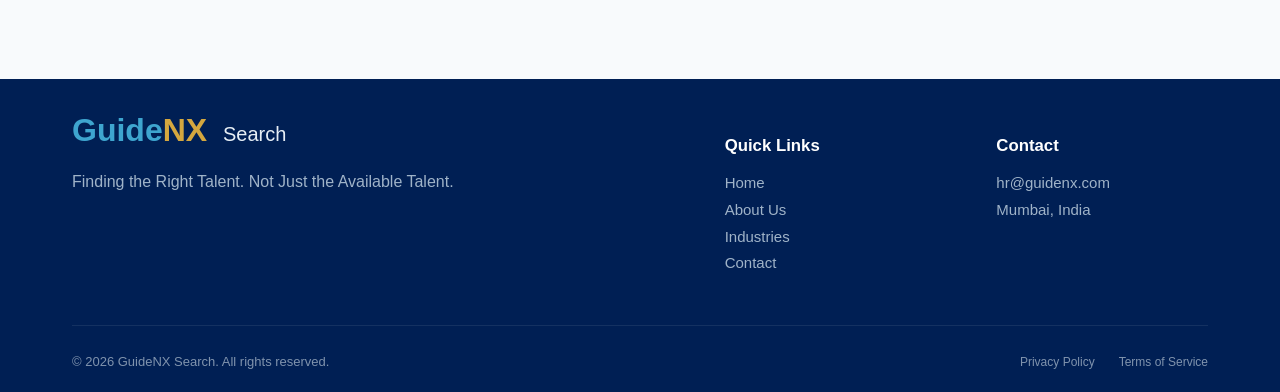
==== commit 5218775e: "Update about-new.html" ====
--- a/about-new.html
+++ b/about-new.html
@@ -1200,7 +1200,7 @@
 .footer-search {
     margin-left: 7px;
 
-    color: #9fb3c8;
+    color: #E6EEF5;
     font-size: 1.25rem;
 
     font-weight: 500;
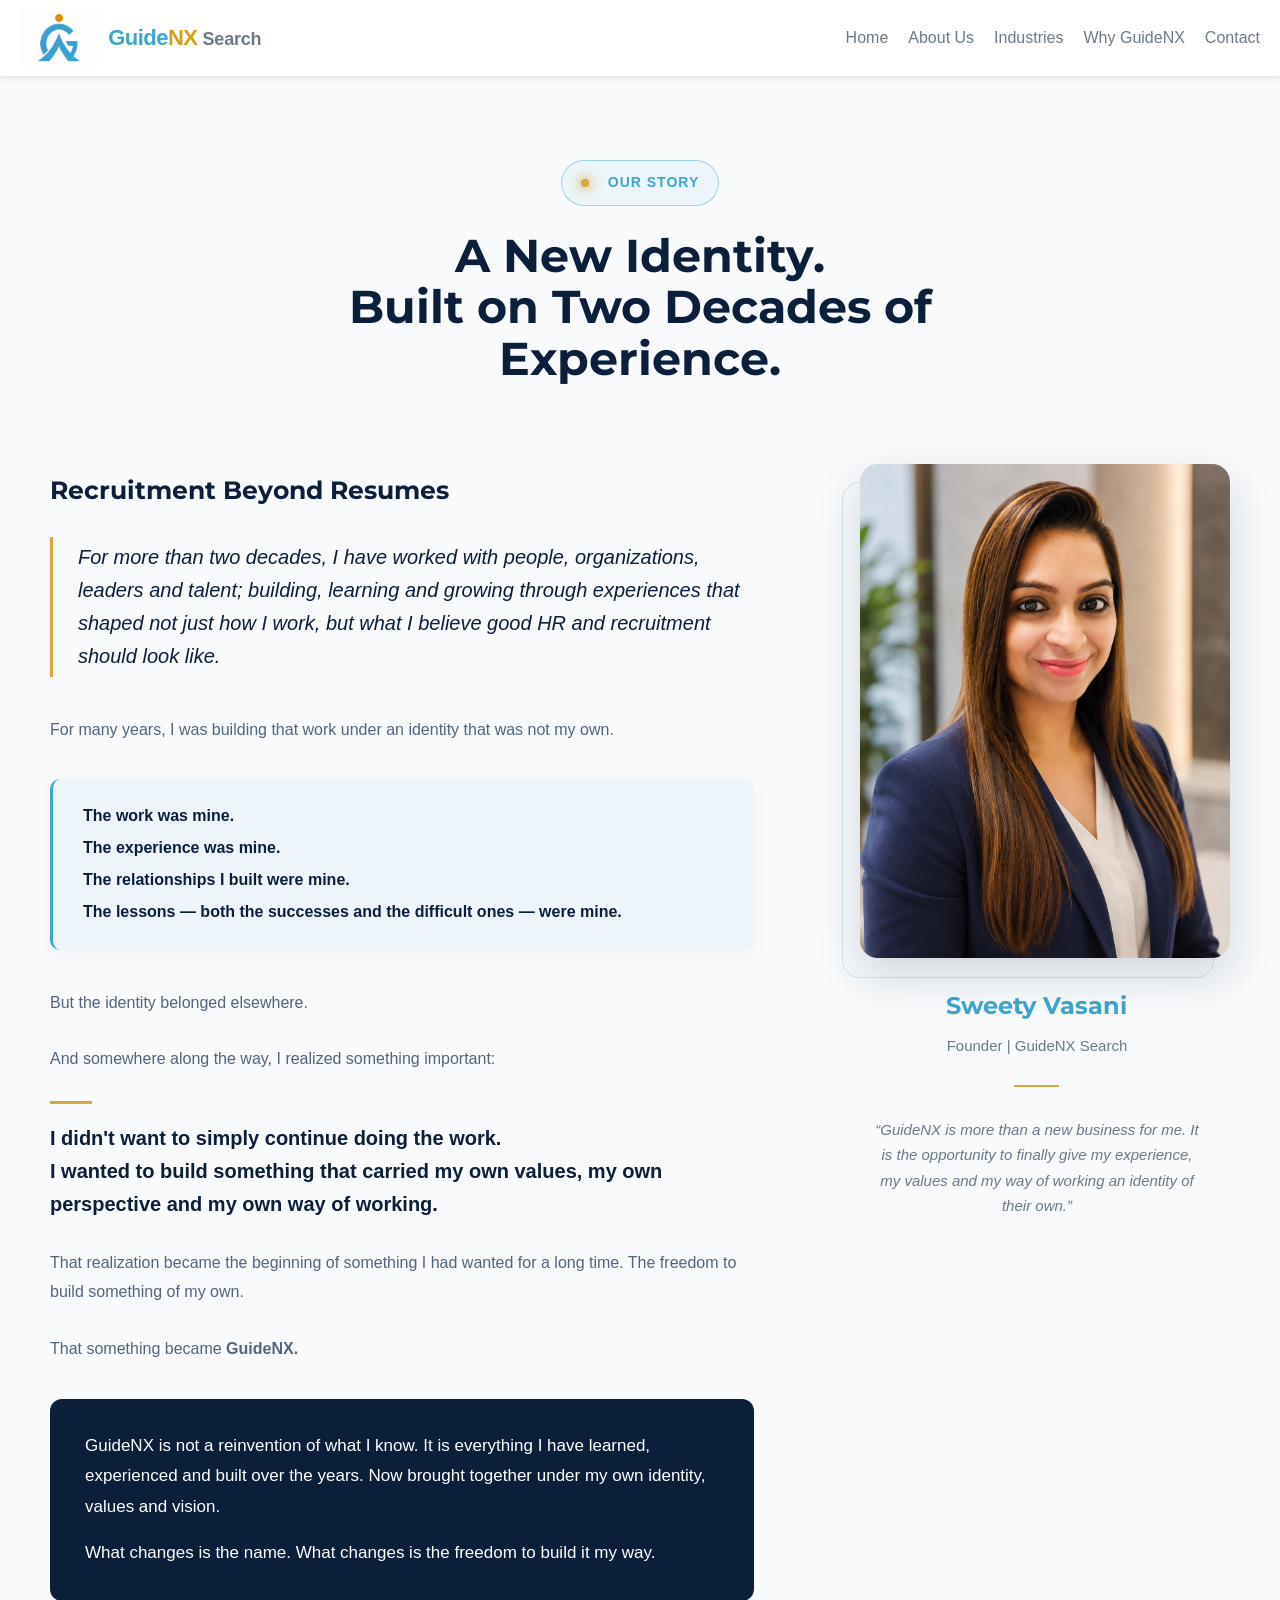
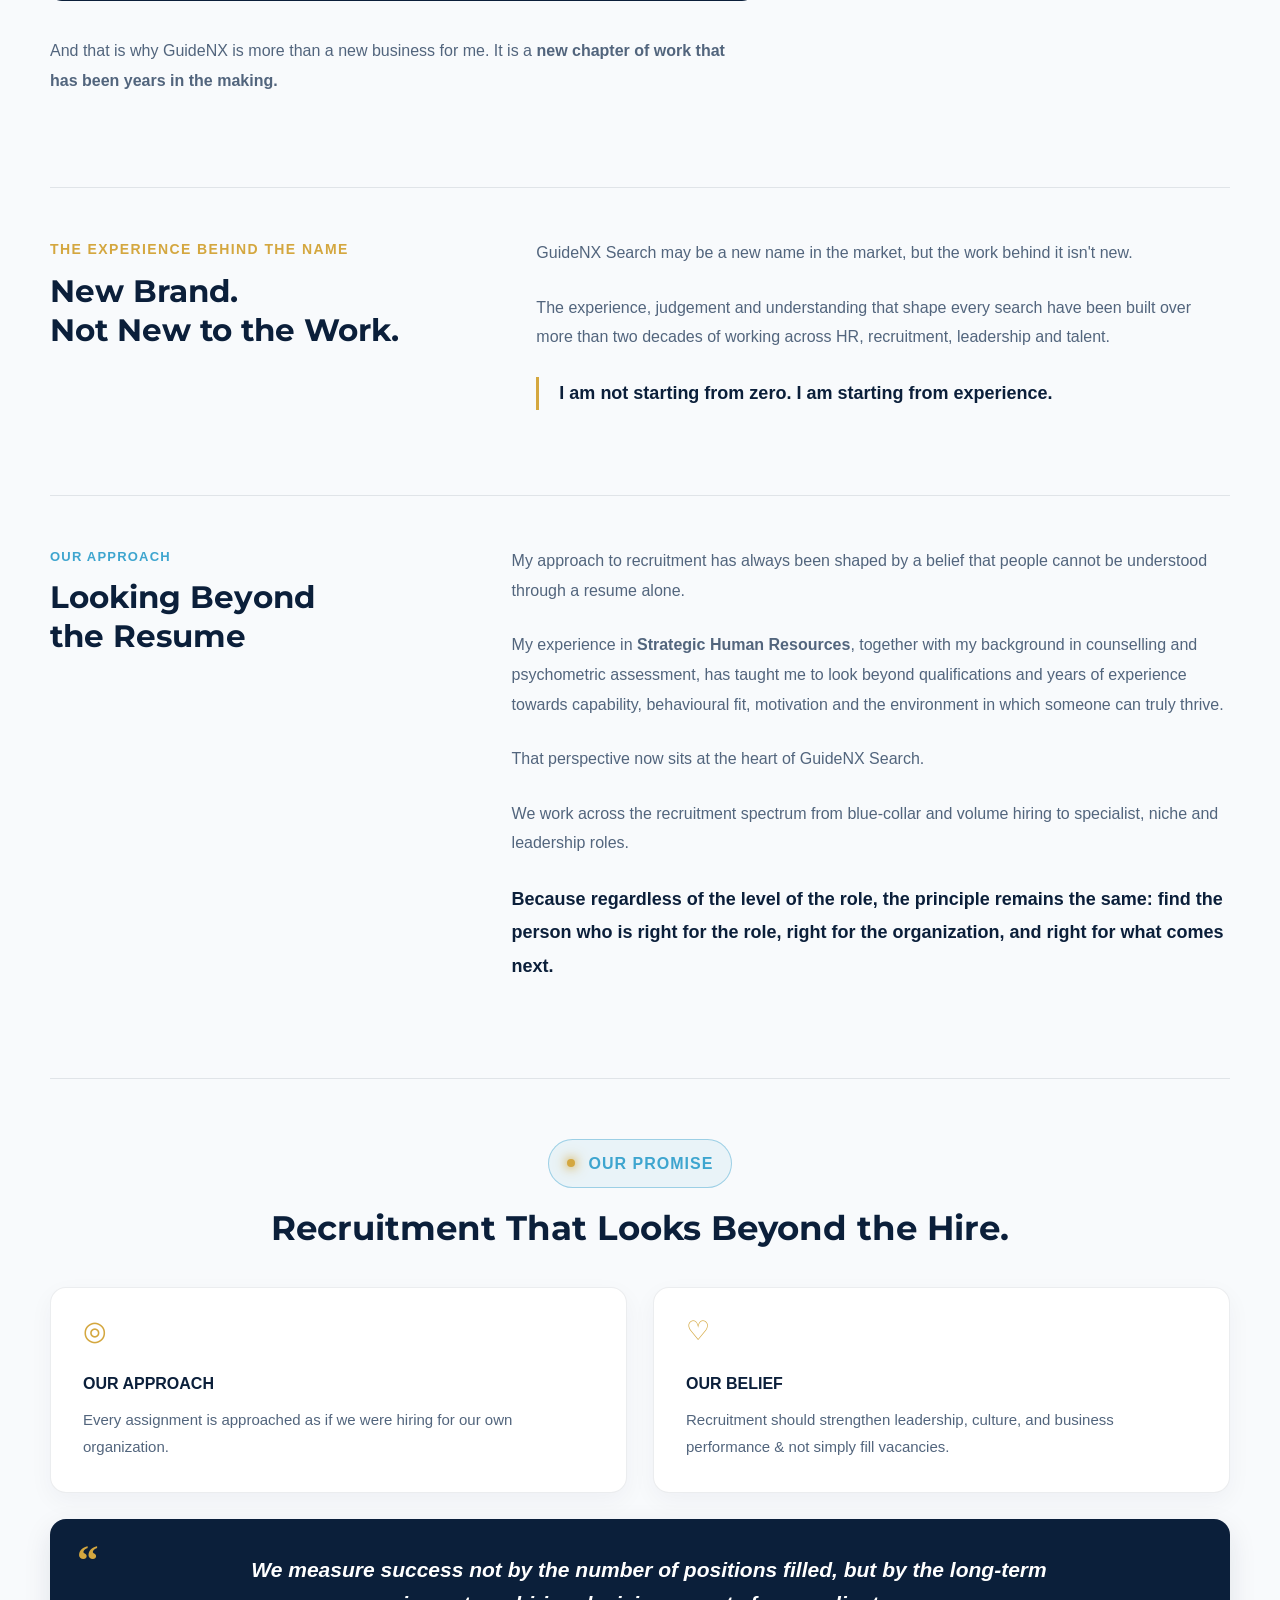
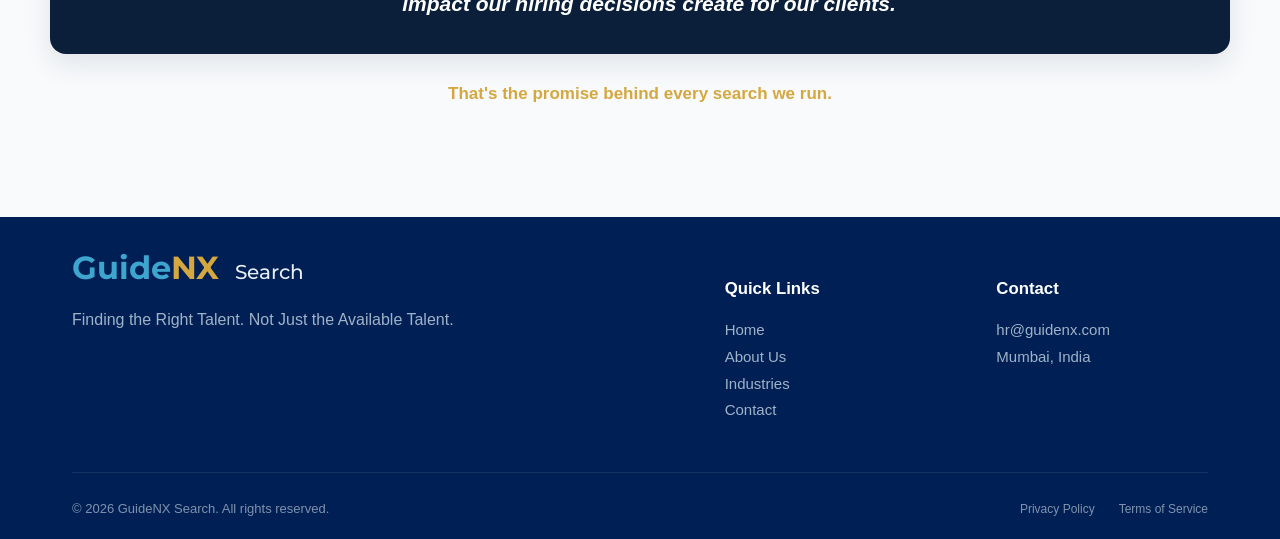
==== commit 15ea46c0: "Update about-new.html" ====
--- a/about-new.html
+++ b/about-new.html
@@ -1,10 +1,148 @@
 <!DOCTYPE html>
 <html lang="en">
 <head>
-    <meta charset="UTF-8">
-    <meta name="viewport" content="width=device-width, initial-scale=1.0">
-
-    <title>About Us | GuideNX Search</title>
+  
+<meta charset="UTF-8" />
+  <meta name="viewport" content="width=device-width, initial-scale=1.0"/>
+
+   <title>About GuideNX Search | Executive Search & Recruitment Experts</title>
+  
+  <meta name="description"
+content="Learn about GuideNX Search, a strategic recruitment and executive search partner helping organizations hire leadership, specialist, and business-critical talent across India and global markets">
+
+  <meta name="robots" content="index, follow">
+
+    <link rel="canonical" href="https://recruit.lakesideasia.com/about.html">
+  
+  <meta property="og:title" content="About GuideNX Search | Executive Search & Recruitment Experts" />
+  <meta property="og:description"
+content="Learn about GuideNX Search, a strategic recruitment and executive search partner helping organizations hire leadership, specialist, and business-critical talent across India and global markets.">
+<meta property="og:image" content="https://recruit.lakesideasia.com/assets/lakeside-recruit-social-banner.png" />
+  <meta property="og:image:width" content="1200" />
+<meta property="og:image:height" content="630" />
+<meta property="og:image:alt" content="GuideNX Search | Executive Search | Strategic Recruitment | India & Global Reach" />
+  
+  <meta property="og:type" content="website" />
+  
+  <meta property="og:url" content="https://recruit.lakesideasia.com/about.html">
+  
+ 
+  <meta name="twitter:card" content="summary_large_image">
+<meta name="twitter:title" content="About GuideNX Recruit | Executive Search & Recruitment Experts">
+<meta name="twitter:description" content="Learn about GuideNX Recruit, a strategic recruitment and executive search partner helping organizations hire leadership, specialist, and business-critical talent across India and the GCC.">
+<meta name="twitter:image" content="https://recruit.lakesideasia.com/assets/lakeside-recruit-social-banner.png">
+
+
+
+  <!-- Favicon -->
+<link rel="icon" type="image/png" sizes="96x96" href="favicon-96x96.png">
+<link rel="icon" type="image/svg+xml" href="favicon.svg">
+<link rel="shortcut icon" href="favicon.ico">
+<link rel="apple-touch-icon" sizes="180x180" href="apple-touch-icon.png">
+<meta name="apple-mobile-web-app-title" content="GuideNX Recruit">
+<link rel="manifest" href="site.webmanifest">
+  <meta name="theme-color" content="#0B1F3A">
+  
+
+    <!-- ✅ Load Google Fonts -->
+  <link href="https://fonts.googleapis.com/css2?family=Lato:wght@300;400;700&family=Montserrat:wght@500;600;700&display=swap" rel="stylesheet">
+
+   <link rel="stylesheet" href="https://cdnjs.cloudflare.com/ajax/libs/font-awesome/6.4.0/css/all.min.css">
+  <link rel="stylesheet" href="assets/css/style.css?" />
+
+  <!-- Smooth Scroll -->
+  <style>
+    html {
+      scroll-behavior: smooth;
+    }
+  </style>
+
+<script type="application/ld+json">
+{
+  "@context": "https://schema.org",
+  "@type": "AboutPage",
+  "name": "About GuideNX Search",
+  "url": "https://recruit.lakesideasia.com/about.html",
+  "description": "Learn about GuideNX Recruit, a strategic recruitment and executive search partner helping organizations hire leadership, specialist, and business-critical talent across India and global markets.",
+  "isPartOf": {
+    "@type": "WebSite",
+    "name": "GuideNX Search",
+    "url": "https://recruit.lakesideasia.com/"
+  },
+  "about": {
+    "@type": "EmploymentAgency",
+    "name": "GuideNX Search",
+    "url": "https://recruit.lakesideasia.com/"
+  }
+}
+</script>
+
+  <script type="application/ld+json">
+{
+  "@context": "https://schema.org",
+  "@type": "BreadcrumbList",
+  "itemListElement": [
+    {
+      "@type": "ListItem",
+      "position": 1,
+      "name": "Home",
+      "item": "https://recruit.lakesideasia.com/"
+    },
+    {
+      "@type": "ListItem",
+      "position": 2,
+      "name": "About",
+      "item": "https://recruit.lakesideasia.com/about.html"
+    }
+  ]
+}
+</script>
+
+  
+
+ </head>
+  
+<body>
+ <!-- Header -->
+<header>
+  <a href="index.html" class="brand">
+  <img src="assets/GuideNX Final Logo.png" alt="GuideNX Search Logo" class="logo-img" />
+
+  <span class="brand-name">
+    <span class="brand-main">
+      <strong class="brand-guide">Guide</strong><strong class="brand-nx">NX</strong>
+    </span>
+
+    <span class="brand-search">Search</span>
+  </span>
+  </a>
+      <!-- add this inside header, after your <nav> -->
+  <button class="menu-toggle" aria-label="Open menu" aria-expanded="false">☰</button>
+  
+  <nav>
+    <ul>
+      <li><a href="index.html">Home</a></li>
+      <li><a href="about.html" class="active">About Us</a></li>
+      <li><a href="index.html#industries">Industries</a></li>
+      <li><a href="index.html#why-us">Why GuideNX</a></li>
+       <li><a href="index.html#contact">Contact</a></li>
+    </ul>
+  </nav>
+</header>
+  
+
+  <!-- ✅ Add the mobile nav block right AFTER the header -->
+  <nav class="mobile-nav" aria-hidden="true">
+    <ul>
+      <li><a href="index.html">Home</a></li>
+      <li><a href="about.html" class="active">About Us</a></li>
+       <li><a href="index.html#industries">Industries</a></li>
+      <li><a href="index.html#why-us">Why GuideNX</a></li>
+      <li><a href="index.html#contact">Contact</a></li>
+    </ul>
+  </nav>
+
+
 
     <style>
 
--- a/assets/css/style.css
+++ b/assets/css/style.css
@@ -0,0 +1,2823 @@
+/* ================== GLOBAL ================== */
+body {
+  margin: 0;
+  font-family: 'Lato', sans-serif;
+  color: #333;
+  line-height: 1.7;
+}
+
+/* Force hide hamburger on desktop */
+.menu-toggle {
+  display: none;
+}
+
+/* Headings & Brand Font */
+h1, h2, h3 {
+  font-family: 'Montserrat', sans-serif;  
+}
+
+.navbar-brand {
+  font-family: 'Montserrat', sans-serif;
+  font-weight: 700;
+  letter-spacing: 1px;
+  color: #0b1f3b;
+}
+
+html, body {
+  overflow-x: hidden;
+}
+
+/* ================== HEADER ================== */
+header {
+  position: fixed;          
+  top: 0;
+  left: 0;
+  width: 100%;
+  display: flex;
+  align-items: center;   /* keeps logo + text aligned vertically */
+  justify-content: space-between;   /* ✅ logo left, nav right */
+  background: #fff;        /* White background */
+  padding: 10px 20px;
+  z-index: 1000;
+  box-shadow: 0 2px 6px rgba(0,0,0,0.1); /* subtle shadow */
+  box-sizing: border-box;   /* ✅ include padding inside width */
+}
+
+/* Brand block (logo + text) */
+header .brand {
+  display: flex;
+  align-items: center;   /* ✅ keeps text vertically centered with logo */
+  text-decoration: none;
+  flex-shrink: 0;   /* ✅ logo never shrinks */
+}
+
+header img {
+  height: 64px;   /* mobile / default */
+  width: auto;
+}
+
+.brand-bold {
+    color: #3ea5cf;      
+    font-weight: 700;
+}
+
+.brand-accent {
+    color: #D4A73F;      /* Same orange as footer */ 
+    font-weight: 700;
+}
+
+@media (min-width: 1024px) {
+  header img {
+    height: 56px; /* desktop */
+  }
+}
+
+header .brand-name {
+  font-size: 24px;
+  font-weight: 600;
+  color: #001F54;   /* Navy text */
+  margin-left: 10px;
+  white-space: nowrap;   /* ✅ keeps text on one line */
+}
+
+/* navigation menu */
+
+header nav {
+  flex: 1;               /* ✅ nav takes remaining space */
+  display: flex;
+  justify-content: flex-end; /* ✅ push items to the right */
+  min-width: 0;          /* ✅ allow shrinking */
+}
+
+header nav ul {
+  display: flex;
+  flex-wrap: wrap;       /* ✅ prevent overflow by wrapping */
+  list-style: none;
+  margin: 0;
+  padding: 0;
+}
+
+header nav ul li {
+  margin-left: 20px;
+  white-space: nowrap;   /* ✅ keep items on one line each */
+}
+
+header nav ul li a {
+  text-decoration: none;
+  font-size: 16px;  /* ✅ slightly smaller text */
+  font-weight: 500;
+  color: #6B7A89;  
+  transition: color 0.3s ease, border-bottom 0.3s ease;
+}
+
+header nav ul li a:hover {
+  color: #14b8a6; /* ✅ Teal hover */
+  border-bottom: 2px solid #14b8a6; /* ✅ Teal underline */
+  padding-bottom: 2px;
+}
+
+/* Push page content down so it doesn’t hide under sticky nav */
+body {
+  padding-top: 70px; /* adjust depending on navbar height */
+}
+
+/* ================== MOBILE NAV + HERO TWEAKS (append only) ================== */
+
+/* mobile hamburger button (hidden on desktop) */
+.menu-toggle {
+  display: none;
+  background: none;
+  border: none;
+  font-size: 22px;
+  line-height: 1;
+  cursor: pointer;
+  padding: 8px;
+  color: #0a2540;
+  background: transparent;
+  border-radius: 6px;
+}
+
+/* mobile menu container (hidden by default) */
+.mobile-nav {
+  position: fixed;
+  left: 12px;
+  right: 12px;
+  top: 72px;
+  background: #fff;
+  border-radius: 12px;
+  box-shadow: 0 16px 40px rgba(0,0,0,0.12);
+  overflow: hidden;
+  max-height: 0;
+  opacity: 0;
+  transition: max-height .32s ease, opacity .24s ease;
+  z-index: 1500;
+}
+
+.mobile-nav.open {
+  max-height: 520px;
+  opacity: 1;
+}
+
+.mobile-nav ul {
+  list-style: none;
+  margin: 0;
+  padding: 12px;
+  display: flex;
+  flex-direction: column;
+  gap: 6px;
+}
+
+.mobile-nav a {
+  display: block;
+  padding: 12px 14px;
+  text-decoration: none;
+  color: #0a2540;
+  font-weight: 600;
+  border-radius: 8px;
+}
+
+.mobile-nav a:hover {
+  background: rgba(20,184,166,0.06);
+  color: #14b8a6;
+}
+
+/* Small-screen overrides */
+@media (max-width: 768px) {
+  .menu-toggle { display: block; }
+  header nav { display: none !important; }
+  header img { display: none; }
+    body { padding-top: 62px; }
+  .mobile-nav { top: 62px; left: 10px; right: 10px; }
+
+
+  /* Fix brand overflow on mobile */
+
+  header {
+    justify-content: space-between;
+    padding: 12px 18px;
+}
+  
+header .brand {
+  flex-shrink: 1;   /* allow brand to shrink */
+  min-width: 0;     /* prevent overflow in flex */
+  width: auto;
+}
+
+
+header .brand-name {
+  font-size: 26px;   /* smaller so full name fits */
+  margin-left: 0;
+  font-weight: 700;
+  white-space: nowrap;
+}
+
+.menu-toggle{
+    display:block;
+    position:absolute;
+    right:16px;
+    top:50%;
+    transform:translateY(-50%);
+
+    width:42px;
+    height:42px;
+
+    border:none;
+    background:none;
+
+    font-size:28px;
+    color:#0B1F3A;
+
+    cursor:pointer;
+
+    z-index:2000;
+}  
+}
+
+
+/* ===============================
+   Hero Section - GuideNX Search
+================================ */
+
+.recruit-hero {
+  position: relative;
+  background-color: #0B1F3A;
+  color: #ffffff;
+    display: flex;
+  padding-top: 60px;
+  padding-bottom: 80px;
+  overflow: hidden;
+      min-height: 70vh;
+    align-items: center;
+  justify-content: center;
+}
+
+/* Subtle grid overlay */
+.recruit-hero::before {
+  content: "";
+  position: absolute;
+  inset: 0;
+  background-image: 
+    linear-gradient(rgba(255,255,255,0.025) 1px, transparent 1px),
+    linear-gradient(90deg, rgba(255,255,255,0.04) 1px, transparent 1px);
+  background-size: 60px 60px;
+  pointer-events: none;
+}
+
+/* Soft blueprint texture overlay */
+.recruit-hero .hero-overlay {
+  position: absolute;
+  inset: 0;
+  background: radial-gradient(circle at 30% 40%, rgba(255,255,255,0.05), transparent 60%);
+  pointer-events: none;
+}
+
+.recruit-hero .hero-content {
+  position: relative;
+  max-width: 1200px;
+  width: 100%;
+    z-index: 2;
+margin-bottom: 0;
+  text-align: center;
+
+  display: flex;
+  flex-direction: column;
+  align-items: center;
+  
+  opacity: 0;
+  transform: translateY(25px);
+  animation: fadeUp 0.8s ease forwards;
+}
+
+@keyframes fadeUp {
+  to {
+    opacity: 1;
+    transform: translateY(0);
+  }
+}
+
+
+.recruit-hero .hero-eyebrow {
+  display: inline-flex;
+  align-items: center;
+  justify-content: center;
+  padding: 12px 22px;
+  border: 1px solid rgba(62,165,207,0.45);
+  border-radius: 999px;
+  background: rgba(62,165,207,0.08);
+  color: #3ea5cf;
+    font-size: 18px;
+  font-weight: 700;
+  letter-spacing: 1px;
+    text-transform: uppercase;
+    margin-bottom: 12px;
+    box-shadow:
+      0 0 12px rgba(62,165,207,0.12),
+  0 0 24px rgba(62,165,207,0.05);
+
+  animation: eyebrowPulse 3s ease-in-out infinite;
+  }
+
+@keyframes eyebrowPulse {
+
+  0% {
+    box-shadow:
+      0 0 12px rgba(62,165,207,0.10),
+      0 0 24px rgba(62,165,207,0.04);
+  }
+
+  50% {
+    box-shadow:
+      0 0 20px rgba(62,165,207,0.25),
+      0 0 40px rgba(62,165,207,0.10);
+  }
+
+  100% {
+    box-shadow:
+      0 0 12px rgba(62,165,207,0.10),
+      0 0 24px rgba(62,165,207,0.04);
+  }
+}
+
+.eyebrow-dot {
+  width: 8px;
+  height: 8px;
+  border-radius: 50%;
+  background: #D4A73F;
+  margin-right: 10px;
+
+  box-shadow:
+    0 0 8px #D4A73F,
+    0 0 16px #D4A73F;
+
+  animation: dotPulse 2s ease-in-out infinite;
+}
+
+@keyframes dotPulse {
+  50% {
+    transform: scale(1.25);
+  }
+}
+
+.eyebrow-text {
+    display: inline-block;
+    animation: eyebrowFloat 3s ease-in-out infinite;
+}
+
+@keyframes eyebrowFloat {
+
+    0% {
+        transform: translateY(0px);
+    }
+
+    50% {
+        transform: translateY(-2px);
+    }
+
+    100% {
+        transform: translateY(0px);
+    }
+
+}
+
+.recruit-hero h1 {
+  font-size: 68px;
+  font-weight: 600;
+  line-height: 1.05;
+  margin-bottom: 20px;
+  letter-spacing: -1px;
+  max-width: 1100px;
+  text-align: center;
+  color: #F8F9FB;
+}
+
+.hero-accent {
+    color: #D4A73F;      /* Same orange as footer */ 
+  white-space: nowrap;
+  background: linear-gradient(
+        135deg,
+        #8F5B1E 0%,
+        #B67A2A 18%,
+        #D4A73F 38%,
+        #F2D48A 50%,
+        #D4A73F 62%,
+        #B67A2A 82%,
+        #8F5B1E 100%
+    );
+  
+-webkit-background-clip: text;
+    background-clip: text;
+    -webkit-text-fill-color: transparent;
+
+    font-weight: 800;
+}
+
+
+
+.recruit-hero h1 .hero-line {
+  display: block;
+  }
+
+.recruit-hero .hero-subtext {
+  font-size: 20px;
+  line-height: 1.8;
+  opacity: 0.9;
+  margin-bottom: 0px;
+  max-width: 850px;
+    text-align: center;
+  color: rgba(255,255,255,0.82);
+}
+
+.recruit-hero .hero-audience {
+  font-size: 15px;
+  opacity: 0.7;
+  margin-bottom: 42px;
+}
+
+.hero-tagline {
+  font-size: 24px;
+  font-weight: 600;
+  color: #f59e0b;
+  margin: 12px 0 18px;
+  line-height: 1.3;
+  text-align: center;
+}
+
+/* Buttons */
+.recruit-hero .hero-buttons {
+  display: flex;
+  justify-content: center;
+   margin-top: 32px;
+}
+
+@media (max-width: 768px) {
+  .hero-buttons {
+    flex-direction: column;
+    align-items: flex-start;
+  }
+}
+
+.recruit-hero .btn-primary {
+  background: linear-gradient(
+135deg,
+#7a4d22 0%,
+#a56a2a 25%,
+#d39a4d 50%,
+#e9c27a 70%,
+#a56a2a 100%
+);
+  
+  color: #0B1F3A;
+  padding: 18px 42px;
+  border-radius: 8px;
+  text-decoration: none;
+  font-weight: 600;
+  transition: all 0.35s ease;
+  border: 1px solid rgba(255,255,255,0.12);
+  
+    box-shadow:
+      0 12px 24px rgba(165,106,42,0.30),
+      inset 0 1px 1px rgba(255,255,255,0.20);
+  
+   position: relative;
+  overflow: hidden;
+}
+
+.recruit-hero .btn-primary::after {
+  content: "";
+  position: absolute;
+  inset: 1px;
+
+  border-radius: 7px;
+
+  background: linear-gradient(
+      to bottom,
+      rgba(255,255,255,0.15),
+      transparent 35%
+  );
+
+  pointer-events: none;
+}
+
+.recruit-hero .btn-primary:hover {
+  box-shadow:
+      0 14px 30px rgba(212,167,63,0.35),
+      0 0 24px rgba(212,167,63,0.18);
+  transform: translateY(-3px);
+}
+
+.recruit-hero .btn-primary::before {
+  content: "";
+
+  position: absolute;
+
+  top: 0;
+  left: -100%;
+
+  width: 100%;
+  height: 100%;
+
+  background: linear-gradient(
+      120deg,
+      transparent,
+      rgba(255,255,255,0.25),
+      transparent
+  );
+
+  transition: all 0.8s ease;
+}
+
+.recruit-hero .btn-primary:hover::before {
+  left: 100%;
+}
+
+
+/* Gradient divider */
+.recruit-hero .hero-divider {
+  position: absolute;
+  bottom: 0;
+  left: 0;
+  width: 100%;
+  height: 3px;
+  background: linear-gradient(90deg, #2bb673, #d4a73f, #2c7be5);
+}
+
+/* Responsive */
+@media (max-width: 768px) {
+
+    .recruit-hero{
+        min-height: auto;
+        padding: 90px 24px 70px;
+    }
+
+    .recruit-hero .hero-content{
+        max-width:100%;
+    }
+
+    .recruit-hero .hero-eyebrow{
+
+        padding:12px 18px;
+        font-size:15px;
+        line-height:1.4;
+
+        max-width:340px;
+        width:100%;
+        justify-content:center;
+
+        margin-bottom:24px;
+    }
+
+    .recruit-hero h1{
+
+        font-size:34px;
+        line-height:1.08;
+
+        margin-bottom:22px;
+
+        letter-spacing:-0.5px;
+    }
+
+    .recruit-hero .hero-subtext{
+
+        font-size:14px;
+        line-height:1.7;
+
+        max-width:100%;
+
+        margin-bottom:0;
+    }
+
+    .hero-tagline{
+
+        font-size:20px;
+        line-height:1.4;
+
+        margin:16px 0;
+    }
+
+    .recruit-hero .hero-buttons{
+
+        width: 100%;
+    display: flex;
+    justify-content: center;
+    margin-top: 30px;
+      margin-top:30px;
+    }
+
+    .recruit-hero .btn-primary{
+         width: auto;
+    min-width: 280px;
+    max-width: 320px;
+    padding: 16px 28px;
+    text-align: center;
+    }
+
+}
+
+/* =================================
+   RECRUITMENT HIGHLIGHTS
+================================= */
+
+.recruit-highlights {
+    background: #ffffff;
+    padding: 45px 20px 55px;
+}
+
+.highlights-grid {
+    max-width: 1150px;
+    margin: 0 auto;
+
+    display: grid;
+    grid-template-columns: repeat(5, 1fr);
+    gap: 18px;
+}
+
+.highlight-card {
+    background: #ffffff;
+
+    border: 2px solid #3ea5cf;
+
+    border-radius: 12px;
+
+    padding: 24px 18px;
+
+    text-align: center;
+
+    transition: all 0.3s ease;
+
+    box-shadow:
+        0 6px 14px rgba(0,0,0,0.05);
+}
+
+.highlight-card:hover {
+    transform: translateY(-5px);
+
+    box-shadow:
+        0 15px 28px rgba(0,0,0,0.10);
+}
+
+.highlight-icon {
+    margin-bottom: 16px;
+}
+
+.highlight-icon i {
+    font-size: 30px;
+    color: #3ea5cf;
+}
+
+.highlight-card h3 {
+    margin: 0 0 4px;
+
+    font-size: 18px;
+    font-weight: 700;
+
+    color: #222;
+    line-height: 1.3;
+}
+
+.highlight-card .highlight-title {
+  font-size: 18px;
+    font-weight: 700;
+       margin: 13px 0 17px;
+   line-height: 1.2;
+}
+
+.highlight-card .highlight-number {
+    font-size: 34px !important;
+    font-weight: 800;
+    line-height: 1;
+}
+
+.highlight-card p {
+    margin: 0;
+
+    font-size: 15px;
+    color: #555;
+
+    line-height: 1.4;
+}
+
+@media (max-width: 992px) {
+
+    .highlights-grid {
+        grid-template-columns: repeat(2, 1fr);
+    }
+
+}
+
+@media (max-width: 576px) {
+
+    .highlights-grid {
+        grid-template-columns: 1fr;
+    }
+
+}
+
+
+/* ===============================
+WHY GuideNX Search
+================================ */
+
+.why-recruit {
+background: #F8FAFC;
+padding: 70px 20px 90px;
+}
+
+.why-recruit .container {
+max-width: 1200px;
+margin: 0 auto;
+text-align: center;
+}
+
+.why-recruit .section-eyebrow {
+  display: inline-flex;
+  align-items: center;
+  justify-content: center;
+  gap: 4px;
+
+  padding: 10px 18px;
+
+  border: 1px solid rgba(62,165,207,0.45);
+  border-radius: 999px;
+
+   background: rgba(62,165,207,0.08);
+
+  color: #3ea5cf;
+
+  font-size: 16px;
+  font-weight: 700;
+  letter-spacing: 1px;
+  text-transform: uppercase;
+
+  margin-bottom: 8px;
+}
+
+.eyebrow-dot {
+  width: 8px;
+  height: 8px;
+
+  background: #D4A73F;
+  border-radius: 50%;
+
+  display: inline-block;
+  flex-shrink: 0;
+
+  animation: pulseGold 2s infinite;
+}
+
+@keyframes pulseGold {
+
+  0% {
+    transform: scale(1);
+    box-shadow: 0 0 0 0 rgba(212, 167, 63, 0.7);
+  }
+
+  70% {
+    transform: scale(1.15);
+    box-shadow: 0 0 0 8px rgba(212, 167, 63, 0);
+  }
+
+  100% {
+    transform: scale(1);
+    box-shadow: 0 0 0 0 rgba(212, 167, 63, 0);
+  }
+
+}
+
+.why-recruit h2 {
+font-size: 44px;
+line-height: 1.1;
+color: #0B1F3A;
+margin-bottom: 30px;
+max-width: 900px;
+margin-left: auto;
+margin-right: auto;
+}
+
+.section-intro {
+max-width: 900px;
+margin: 0 auto 35px;
+font-size: 18px;
+line-height: 1.8;
+color: #555;
+}
+
+.recruit-pillars {
+display: grid;
+grid-template-columns: repeat(3, 1fr);
+gap: 24px;
+}
+
+.pillar-card {
+background: #ffffff;
+border: 1px solid rgba(11,31,58,0.08);
+border-radius: 14px;
+padding: 32px 28px;
+transition: all 0.3s ease;
+}
+
+.pillar-card:hover {
+transform: translateY(-8px);
+box-shadow: 0 20px 40px rgba(11,31,58,0.08);
+}
+
+.pillar-card h3 {
+color: #0B1F3A;
+margin-bottom: 18px;
+font-size: 24px;
+}
+
+.pillar-card p {
+color: #666;
+line-height: 1.8;
+font-size: 16px;
+  text-align: left
+}
+
+.pillar-line {
+    width: 50px;
+    height: 3px;
+    background: #D4A73F;
+    margin: 0 auto 25px;
+    border-radius: 3px;
+}
+
+.pillar-card::before {
+    width: 60px;
+}
+
+/* Mobile */
+
+@media (max-width: 768px) {
+
+.why-recruit {
+padding: 80px 20px;
+}
+
+.why-recruit h2 {
+font-size: 32px;
+}
+
+ .why-recruit .pillar-card p {
+   text-align: center
+ }
+
+.recruit-pillars {
+grid-template-columns: 1fr;
+}
+
+}
+
+
+/* ===============================
+   INDUSTRIES WE SERVE
+================================ */
+
+.industries-section {
+    background: #0B1F3A;
+    padding: 100px 20px;
+}
+
+.industries-section .container {
+    max-width: 1300px;
+    margin: 0 auto;
+  text-align: center;
+}
+
+.industries-section .section-eyebrow {
+  display: inline-flex;
+  align-items: center;
+  justify-content: center;
+  gap: 4px;
+
+  padding: 10px 18px;
+
+  border: 1px solid rgba(62,165,207,0.45);
+  border-radius: 999px;
+
+   background: rgba(62,165,207,0.08);
+
+  color: #3ea5cf;
+
+  font-size: 16px;
+  font-weight: 700;
+  letter-spacing: 1px;
+  text-transform: uppercase;
+
+  margin-bottom: 8px;
+}
+
+.industries-section h2 {
+    text-align: center;
+    color: #ffffff;
+    font-size: 40px;
+    line-height: 1.15;
+    margin-bottom: 24px;
+    max-width: 900px;
+    margin-left: auto;
+    margin-right: auto;
+}
+
+.industries-section .section-intro {
+    text-align: center;
+    color: rgba(255,255,255,0.82);
+    max-width: 850px;
+    margin: 0 auto 60px;
+    font-size: 17px;
+    line-height: 1.8;
+}
+
+
+.industry-grid {
+    display: grid;
+    grid-template-columns: repeat(4, 1fr);
+    gap: 24px;
+}
+
+.industry-card {
+    position: relative;
+    height: 230px;
+    overflow: hidden;
+    border-radius: 14px;
+    cursor: pointer;
+  border: 1px solid rgba(255,255,255,.08);
+    box-shadow: 0 10px 25px rgba(0,0,0,.18);
+  transition: all .4s ease;
+}
+
+.industry-card img {
+    width: 100%;
+    height: 100%;
+    object-fit: cover;
+    display: block;
+    transition: transform .6s ease;
+}
+
+.industry-overlay {
+    position: absolute;
+    inset: 0;
+
+    background: linear-gradient(
+        to top,
+        rgba(0,0,0,.78) 0%,
+        rgba(0,0,0,.35) 45%,
+        rgba(0,0,0,.15) 100%
+    );
+
+    display: flex;
+    align-items: flex-end;
+    justify-content: center;
+padding-bottom: 28px;
+    padding: 20px;
+    text-align: center;
+
+    transition: all .4s ease;
+}
+
+.industry-overlay h3 {
+    color: #fff;
+    font-size: 22px;
+    line-height: 1.15;
+    font-weight: 700;
+    margin: 0;
+}
+
+.industry-card:hover img {
+    transform: scale(1.08);
+}
+
+.industry-card:hover {
+    transform: translateY(-6px);
+  border-color: rgba(212,167,63,.45);
+}
+
+.industry-card:hover .industry-overlay {
+    background: linear-gradient(
+        to top,
+        rgba(11,31,58,.90),
+        rgba(11,31,58,.45)
+    );
+}
+
+@media (max-width: 992px) {
+
+    .industry-grid {
+        grid-template-columns: repeat(2, 1fr);
+    }
+
+}
+
+@media (max-width: 768px) {
+
+    .industries-section {
+        padding: 80px 20px;
+    }
+
+    .industries-section h2 {
+        font-size: 32px;
+    }
+
+    .industry-grid {
+        grid-template-columns: 1fr;
+    }
+
+}
+
+
+/* ===============================
+   HIRING SOLUTIONS
+================================ */
+
+.solutions-section {
+    background: #ffffff;
+    padding: 100px 20px;
+}
+
+.solutions-section .container {
+    max-width: 1200px;
+    margin: 0 auto;
+  text-align: center;
+}
+
+.solutions-section .section-eyebrow {
+  display: inline-flex;
+  align-items: center;
+  justify-content: center;
+  gap: 4px;
+
+  padding: 10px 18px;
+
+  border: 1px solid rgba(62,165,207,0.45);
+  border-radius: 999px;
+
+   background: rgba(62,165,207,0.08);
+
+  color: #3ea5cf;
+
+  font-size: 16px;
+  font-weight: 700;
+  letter-spacing: 1px;
+  text-transform: uppercase;
+
+  margin-bottom: 8px;
+  }
+
+.solutions-section h2 {
+    text-align: center;
+    color: #0B1F3A;
+    font-size: 44px;
+    line-height: 1.15;
+    margin-bottom: 40px;
+}
+
+.solutions-grid {
+    display: grid;
+    grid-template-columns: repeat(4, 1fr);
+    gap: 24px;
+}
+
+.solution-content {
+    display: flex;
+    flex-direction: column;
+    gap: 10px;
+}
+
+.solution-card {
+    background: #ffffff;
+    border: 1px solid #e5e7eb;
+    border-radius: 14px;
+
+    padding: 28px 24px;
+
+    min-height: 85px;
+
+    transition: all 0.3s ease;
+
+    display: flex;
+        align-items: flex-start;
+    justify-content: center;
+  text-decoration: none;
+    color: inherit;
+}
+
+.solution-card i {
+    font-size: 18px;
+    color: #D4A73F;
+    margin-bottom: 14px;
+}
+
+.solution-card h3 {
+    color: #0B1F3A;
+    font-size: 20px;
+    line-height: 1.35;
+    margin: 0;
+    font-weight: 600;
+}
+
+.solution-card:hover {
+    transform: translateY(-6px);
+
+  background: #ffffff;
+border-color: #D4A73F;
+
+        box-shadow:
+        0 15px 35px rgba(0,0,0,0.08);
+}
+
+.solution-card:hover,
+.solution-card:focus {
+    text-decoration: none;
+    color: inherit;
+}
+
+/* View Details */
+.solution-link{
+    display:flex;
+    align-items:center;
+    justify-content:center;
+    gap:8px;
+
+    margin-top:20px;
+
+    font-size:0.8rem;
+  transition:transform .3s ease;
+    font-weight:600;
+
+    color:#B08D57;
+
+    }
+
+
+.solution-link .arrow{
+    transition:transform .3s ease;
+}
+
+.solution-card:hover .solution-link .arrow{
+    transform:translateX(6px);
+}
+
+/* Tablet */
+
+@media (max-width: 992px) {
+
+    .solutions-grid {
+        grid-template-columns: repeat(2, 1fr);
+    }
+
+}
+
+/* Mobile */
+
+@media (max-width: 768px) {
+
+    .solutions-section {
+        padding: 80px 20px;
+    }
+
+    .solutions-section h2 {
+        font-size: 32px;
+    }
+
+    .solutions-grid {
+        grid-template-columns: 1fr;
+    }
+
+}
+
+/* ===============================
+   HOW WE WORK
+================================ */
+
+.process-section {
+    background: #0B1F3A;
+    padding: 90px 20px;
+}
+
+.process-section .container {
+    max-width: 1300px;
+    margin: 0 auto;
+  text-align: center;
+}
+
+.process-section .section-eyebrow {
+  display: inline-flex;
+  align-items: center;
+  justify-content: center;
+  gap: 4px;
+
+  padding: 10px 18px;
+
+  border: 1px solid rgba(62,165,207,0.45);
+  border-radius: 999px;
+
+   background: rgba(62,165,207,0.08);
+
+  color: #3ea5cf;
+
+  font-size: 16px;
+  font-weight: 700;
+  letter-spacing: 1px;
+  text-transform: uppercase;
+
+  margin-bottom: 8px;
+  }
+
+.process-section h2 {
+    text-align: center;
+    color: #ffffff;
+    font-size: 38px;
+    line-height: 1.15;
+    margin-bottom: 60px;
+  font-weight: 700;
+}
+
+.process-timeline {
+    display: flex;
+    align-items: center;
+    justify-content: center;
+}
+
+.timeline-step {
+    text-align: center;
+    min-width: 140px;
+}
+
+.timeline-number {
+    width: 38px;
+    height: 38px;
+    margin: 0 auto 8px;
+
+    border-radius: 50%;
+
+    background: rgba(255,255,255,0.08);
+
+    color: #D4A73F;
+
+    display: flex;
+    align-items: center;
+    justify-content: center;
+
+    font-weight: 900;
+    font-size: 17px;
+}
+
+.timeline-step h3 {
+    color: #ffffff;
+    font-size: 18px;
+    line-height: 1.4;
+    font-weight: 600;
+    margin: 0;
+}
+
+.timeline-line {
+    flex: 1;
+    max-width: 90px;
+    height: 2px;
+    background: rgba(212,167,63,0.35);
+}
+
+
+/* Tablet */
+
+@media (max-width: 992px) {
+
+    .process-timeline {
+        flex-wrap: wrap;
+        gap: 25px;
+    }
+
+    .timeline-line {
+        display: none;
+    }
+
+}
+
+/* Mobile */
+
+@media (max-width: 768px) {
+
+    .process-section h2 {
+        font-size: 32px;
+    }
+
+    .timeline-step {
+        min-width: 120px;
+    }
+
+    .timeline-step h3 {
+        font-size: 16px;
+    }
+
+
+
+}
+
+
+/* =================================
+   Contact Section
+================================= */
+
+.contact-section {
+    background: #f8f8f7;
+    padding: 100px 20px;
+    text-align: center;
+}
+
+.contact-section .section-tag {
+ display: inline-flex;
+  align-items: center;
+  justify-content: center;
+  gap: 4px;
+
+  padding: 10px 18px;
+
+  border: 1px solid rgba(62,165,207,0.45);
+  border-radius: 999px;
+
+   background: rgba(62,165,207,0.08);
+
+  color: #3ea5cf;
+
+  font-size: 16px;
+  font-weight: 700;
+  letter-spacing: 1px;
+  text-transform: uppercase;
+
+  margin-bottom: 8px;
+  }
+
+.contact-section h2 {
+    font-size: 44px;
+    font-weight: 700;
+    color: #0B1F3A;
+    line-height: 1.1;
+    margin-bottom: 24px;
+}
+
+.contact-intro {
+    max-width: 900px;
+    margin: 0 auto 50px;
+    font-size: 18px;
+    line-height: 1.8;
+    color: #4b5563;
+}
+
+/* Card */
+
+.contact-card {
+    max-width: 800px;
+    margin: 0 auto;
+
+    background: #ffffff;
+
+    border: 1px solid #e5e7eb;
+    border-radius: 18px;
+
+    padding: 35px;
+
+    box-shadow: 0 10px 30px rgba(11,31,58,0.05);
+}
+
+/* Form */
+
+.contact-form {
+    width: 100%;
+}
+
+.form-grid {
+    display: grid;
+    grid-template-columns: repeat(2, minmax(0, 1fr));
+    gap: 20px;
+    margin-bottom: 24px;
+}
+
+.form-group {
+    text-align: left;
+}
+
+.form-group label {
+    display: block;
+    font-size: 13px;
+    font-weight: 700;
+    letter-spacing: 0.5px;
+    color: #0B1F3A;
+    text-transform: uppercase;
+    margin-bottom: 8px;
+}
+
+.contact-form input,
+.contact-form textarea {
+    width: 100%;
+    border: 1px solid #d1d5db;
+    border-radius: 10px;
+  box-sizing: border-box;
+
+    padding: 16px 18px;
+
+    font-size: 15px;
+    font-family: inherit;
+
+    transition: all 0.3s ease;
+}
+
+.contact-form input:focus,
+.contact-form textarea:focus {
+    border-color: #d4a73f;
+    outline: none;
+}
+
+.contact-form textarea {
+    min-height: 100px;
+    resize: vertical;
+}
+
+/* Consent */
+
+.consent-box {
+    display: flex;
+    align-items: flex-start;
+    gap: 12px;
+
+    margin-top: 20px;
+    margin-bottom: 28px;
+
+    text-align: left;
+}
+
+.consent-box input {
+    margin-top: 4px;
+    width: auto;
+}
+
+.consent-box label {
+    font-size: 14px;
+    line-height: 1.7;
+    color: #6b7280;
+}
+
+.consent-box a {
+    color: #d4a73f;
+    text-decoration: none;
+    font-weight: 600;
+}
+
+/* Button */
+
+.contact-btn {
+    background: #d4a73f;
+    color: #ffffff;
+
+    border: none;
+    border-radius: 10px;
+
+    padding: 16px 40px;
+
+    font-size: 18px;
+    font-weight: 600;
+
+    cursor: pointer;
+    transition: 0.3s ease;
+}
+
+.contact-btn:hover {
+    background: #bf932f;
+}
+
+/* Email */
+
+.contact-email {
+    margin-top: 24px;
+    font-size: 14px;
+    color: #6b7280;
+}
+
+.contact-email a {
+    color: #0B1F3A;
+    font-weight: 600;
+    text-decoration: none;
+}
+
+.contact-email a:hover {
+    color: #d4a73f;
+}
+
+/* Mobile */
+
+@media (max-width: 768px) {
+
+    .contact-section h2 {
+        font-size: 32px;
+    }
+
+    .form-grid {
+        grid-template-columns: 1fr;
+    }
+
+    .contact-card {
+        padding: 28px;
+    }
+
+    .contact-btn {
+        width: 100%;
+    }
+}
+
+
+/*==================================
+        ABOUT STORY
+===================================*/
+
+.about-story{
+
+    padding:100px 25px;
+
+    background:#F8FAFC;
+
+}
+
+.about-story .container{
+
+    max-width:1200px;
+
+    margin:auto;
+
+    text-align:center;
+
+}
+
+.about-story .section-eyebrow {
+  display: inline-flex;
+  align-items: center;
+  justify-content: center;
+  gap: 4px;
+
+  padding: 10px 18px;
+
+  border: 1px solid rgba(62,165,207,0.45);
+  border-radius: 999px;
+
+   background: rgba(62,165,207,0.08);
+
+  color: #3ea5cf;
+
+  font-size: 16px;
+  font-weight: 700;
+  letter-spacing: 1px;
+  text-transform: uppercase;
+
+  margin-bottom: 8px;
+}
+
+
+.about-story h1{
+
+    font-size:44px;
+  font-weight: 700;
+
+    line-height:1.08;
+
+    color:#0B1F3A;
+
+    margin:20px auto 70px;
+
+    max-width:850px;
+
+}
+
+.story-card{
+
+    background:#fff;
+
+    border-radius:20px;
+
+    padding:50px;
+
+    display:grid;
+
+    grid-template-columns:58% 42%;
+
+    gap:70px;
+
+    box-shadow:
+
+    0 10px 30px rgba(0,0,0,.06);
+
+}
+
+.story-content{
+
+    text-align:left;
+
+}
+
+.story-content h2{
+
+    color:#0B1F3A;
+
+    font-size:22px;
+
+    margin-bottom:25px;
+  font-weight: 700;
+
+}
+
+.story-content blockquote{
+
+    border-left:4px solid #D4A73F;
+
+
+    padding-left:22px;
+
+    margin:30px 0;
+
+    font-style:italic;
+
+    font-size:17px;
+
+    line-height:1.5;
+
+    color:#243B64;
+
+}
+
+.story-content p{
+
+    color:#5B6780;
+
+    font-size:15px;
+
+    line-height:1.6;
+
+    margin-bottom:24px;
+  text-align: left;
+
+}
+
+.founder-card{
+
+    text-align:center;
+  width:100%;
+
+}
+
+.founder-card img{
+
+    width:75%;
+  max-width:320px;
+
+    border-radius:16px;
+   height: auto;
+    
+    box-shadow:
+
+    0 12px 28px rgba(0,0,0,.18);
+
+}
+
+.founder-card h3{
+
+    margin-top:10px;
+  margin-bottom:2px;
+
+    color:#3ea5cf;
+
+    font-size:20px;
+
+}
+
+.founder-card span{
+
+    display:block;
+
+    margin-top:0;
+ margin-bottom:18px;
+  
+    color:#566A8F;
+
+    font-weight:500;
+
+}
+
+.founder-card p{
+
+    margin-top:22px;
+
+    color:#7A859F;
+
+    line-height:1.8;
+
+    font-size:14px;
+
+}
+
+/* =====================================
+   About Us - Mobile
+===================================== */
+
+@media (max-width:768px){
+
+.about-story{
+
+    padding:70px 20px;
+
+}
+
+.about-story h1{
+
+    font-size:34px;
+    line-height:1.08;
+    margin:20px auto 50px;
+
+}
+
+.story-card{
+
+    display:flex;
+    flex-direction:column;
+
+    padding:30px 24px;
+
+    gap:40px;
+
+}
+
+.founder-card{
+
+    width:100%;
+    order:-1;
+
+}
+
+.founder-card img{
+
+    width:180px;
+    max-width:180px;
+
+}
+
+.founder-card h3{
+
+    margin-top:18px;
+    font-size:28px;
+
+}
+
+.founder-card span{
+
+    font-size:18px;
+
+}
+
+.founder-card p{
+
+    max-width:100%;
+    margin-top:18px;
+
+    text-align:center;
+
+}
+
+.story-content{
+
+    text-align:left;
+
+}
+
+.story-content h2{
+
+    font-size:28px;
+line-height:1.35;
+    margin-bottom:20px;
+  font-weight:700;
+}
+
+.story-content blockquote{
+
+    font-size:22px;
+  line-height:1.65;
+
+    padding-left:18px;
+max-width:100%;
+    margin:24px 0;
+  border-left:3px solid #D4A73F;
+
+}
+
+.story-content p{
+
+    text-align:left;
+
+    font-size:17px;
+
+    line-height:1.9;
+
+}
+
+}
+
+/* ==========================================
+   ABOUT - OUR PROMISE
+========================================== */
+
+.about-promise{
+
+    padding:35px 20px 80px;
+
+        background:#F8FAFC;
+  }
+
+.promise-panel{
+
+    max-width:980px;
+
+    margin:0 auto;
+
+    padding:48px;
+
+    border-radius:28px;
+
+    background:
+linear-gradient(
+135deg,
+#B97B2A 0%,
+#D4A646 28%,
+#F6DB8A 50%,
+#D4A646 72%,
+#B97B2A 100%
+);
+
+    box-shadow:
+        0 25px 60px rgba(0,0,0,.12);
+
+}
+
+.promise-header{
+
+    display:flex;
+    justify-content:center;
+    margin-bottom:45px;
+
+}
+
+.about-promise .section-eyebrow {
+  display: inline-flex;
+  align-items: center;
+  justify-content: center;
+  gap: 4px;
+
+  padding: 10px 18px;
+
+  border: 1px solid rgba(62,165,207,0.45);
+  border-radius: 999px;
+
+   background: rgba(62,165,207,0.08);
+
+  color: #3ea5cf;
+
+  font-size: 16px;
+  font-weight: 700;
+  letter-spacing: 1px;
+  text-transform: uppercase;
+
+  margin-bottom: 8px;
+}
+
+.promise-grid{
+
+    display:flex;
+  justify-content:center;
+        gap:28px;
+  flex-wrap:wrap;
+    margin-bottom:30px;
+
+}
+
+.promise-box{
+
+    width:100%;
+    max-width:340px;
+
+  min-height:165px;
+
+  display:flex;
+    flex-direction:column;
+
+    background:#fff;
+
+    border-radius:18px;
+
+    padding:30px;
+
+    box-shadow:0 10px 30px rgba(0,0,0,.06);
+
+    transition:.35s ease;
+
+}
+
+.promise-box p{
+
+    margin-top:auto;
+
+    color:#59667A;
+
+    font-size:1rem;
+
+    line-height:1.85;
+
+}
+
+.promise-box:hover{
+
+    transform:translateY(-5px);
+
+    box-shadow:0 20px 40px rgba(0,0,0,.08);
+
+}
+
+.promise-icon{
+
+    width:42px;
+    height:42px;
+
+    display:flex;
+    align-items:center;
+    justify-content:center;
+
+    color:#D4A73F;
+
+    font-size:22px;
+
+    margin-bottom:14px;
+
+}
+
+.promise-box h4{
+
+    font-size:15px;
+
+    letter-spacing:1px;
+
+    font-weight:700;
+
+    color:#0B1F3A;
+
+    margin-bottom:12px;
+
+}
+
+.promise-box p{
+
+    color:#59667A;
+
+    font-size:1rem;
+
+    line-height:1.75;
+  margin:0;
+
+}
+
+.promise-quote{
+
+    max-width:760px;
+    margin:28px auto 0;
+
+    background:#FFFFFF;
+
+    border-left:4px solid #D4A73F;
+
+    border-radius:18px;
+
+    padding:42px 40px 32px;
+
+    box-shadow:0 12px 30px rgba(0,0,0,.06);
+
+  position:relative;
+    margin-top:-6px;
+
+}
+
+.quote-icon{
+
+    position:absolute;
+
+    top:14px;
+    left:28px;
+
+    font-size:52px;
+
+    font-family:Georgia, serif;
+
+    font-weight:700;
+
+    color:#D4A73F;
+
+    line-height:1;
+
+    opacity:0.95;
+
+    user-select:none;
+}
+
+.promise-quote blockquote{
+
+    margin:0;
+
+    font-size:1.45rem;
+
+    line-height:1.65;
+
+    font-style:italic;
+
+    font-weight:600;
+
+    color:#0B1F3A;
+
+    text-align:center;
+
+}
+
+.promise-ending{
+
+  margin-top:32px;
+
+    text-align:center;
+
+    font-size:1.15rem;
+
+    color:#B57D1D;
+
+    font-weight:600;
+
+}
+
+/* ==========================================
+   OUR PROMISE - MOBILE
+========================================== */
+
+@media (max-width:768px){
+
+.about-promise{
+
+    padding:30px 16px 60px;
+
+}
+
+.promise-header{
+
+    margin-bottom:28px;
+
+}
+
+.promise-panel{
+
+    width:100%;
+    max-width:100%;
+
+    padding:20px;
+
+    border-radius:22px;
+
+  box-sizing:border-box;
+
+    overflow:hidden;
+
+}
+
+.promise-grid{
+
+    display:flex;
+    flex-direction:column;
+
+    gap:18px;
+
+    align-items:stretch;
+
+    margin-bottom:18px;
+
+}
+
+.promise-box{
+
+    max-width:100%;
+
+    width:100%;
+
+    min-height:auto;
+
+    padding:24px;
+
+    border-radius:18px;
+
+    text-align:center;
+
+      box-sizing:border-box;
+
+}
+
+.promise-icon{
+
+    margin-bottom:12px;
+   margin:0 auto 16px;
+
+}
+
+.promise-box h4{
+
+    font-size:1rem;
+
+    margin-bottom:14px;
+
+}
+
+.promise-box p{
+
+    font-size:1rem;
+
+    line-height:1.8;
+
+}
+
+.promise-quote{
+
+    width:100%;
+
+    max-width:100%;
+
+    margin:0;
+
+    padding:28px 20px 22px;
+
+    border-radius:18px;
+  box-sizing:border-box;
+
+}
+
+.quote-icon{
+
+    left:18px;
+
+    top:10px;
+
+    font-size:44px;
+
+}
+
+.promise-quote blockquote{
+
+    font-size:1.18rem;
+
+    line-height:1.75;
+
+}
+
+  .promise-panel,
+.promise-box,
+.promise-quote{
+    box-sizing:border-box;
+}
+
+.promise-ending{
+
+    margin-top:24px;
+
+    font-size:1rem;
+
+}
+
+}
+
+
+/* ===========================
+   Footer
+=========================== */
+
+.footer {
+    background: #001F54;
+     padding: 35px 0 18px;
+    color: #9fb3c8;
+}
+
+.footer .container{
+    max-width:1200px;
+    margin:0 auto;
+    padding:0 32px;
+}
+
+.footer-content {
+    display: grid;
+    grid-template-columns: 2.8fr 1fr 1fr;
+    gap: 60px;
+    align-items: flex-start;
+}
+
+.footer h3 {
+    margin: 0 0 22px;
+
+    font-size: 2rem;
+
+    font-weight: 700;
+
+    line-height: 1;
+}
+
+.footer-guide {
+    color: #3EA5CF;
+}
+
+.footer-nx {
+    color: #D4A73F;
+}
+
+.footer-search {
+    margin-left: 7px;
+
+    color: #E6EEF5;
+    font-size: 1.25rem;
+
+    font-weight: 500;
+}
+
+.footer h4 {
+    color: #ffffff;
+    font-size: 1.05rem;
+    margin-bottom: 14px;
+    font-weight: 600;
+}
+
+.footer p {
+    line-height: 1.8;
+    margin-bottom: 12px;
+    color: #9fb3c8;
+}
+
+.footer-brand p {
+    line-height: 1.7;
+    max-width: 520px;
+}
+
+.footer-links ul {
+    list-style: none;
+    padding: 0;
+       margin: 0;
+}
+
+.footer-links li {
+    margin: 0;
+}
+
+.footer-links a {
+    color: #9fb3c8;
+    display: block;
+   padding: 4px 0;
+  font-size: 15px;
+    text-decoration: none;
+    transition: 0.3s;
+  line-height: 1.25;
+}
+
+.footer-links a:hover {
+    color: #ffffff;
+}
+
+.footer-social {
+    display: flex;
+    gap: 12px;
+    margin-top: 18px;
+}
+
+.footer-social a {
+    width: 42px;
+    height: 42px;
+    border: 1px solid rgba(255,255,255,0.15);
+    border-radius: 10px;
+    display: flex;
+    align-items: center;
+    justify-content: center;
+    color: #c7d2e1;
+    font-size: 18px;
+    transition: all .3s ease;
+}
+
+.footer-social a:hover {
+    background: #D4A73F;
+    color: #071321;
+    border-color: #D4A73F;
+}
+
+.footer-contact ul {
+    list-style: none;
+    margin: 0;
+    padding: 0;
+}
+
+.footer-contact li {
+    margin: 0;
+}
+
+.footer-contact a {
+    display: block;
+    padding: 4px 0;
+    font-size: 15px;
+    line-height: 1.25;
+    color: #9fb3c8;
+    text-decoration: none;
+    transition: color .3s ease;
+}
+
+.footer-contact a:hover {
+    color: #ffffff;
+}
+
+.footer-contact span {
+    display: block;
+    padding: 4px 0;
+    font-size: 15px;
+    line-height: 1.25;
+    color: #9fb3c8;
+}
+
+
+/* Bottom Footer */
+
+.footer-bottom {
+    display: flex;
+    justify-content: space-between;
+    align-items: center;
+  margin-top: 48px;
+    padding-top:24px;
+    border-top:1px solid rgba(255,255,255,.08);
+}
+
+.footer-bottom p {
+    margin: 0;
+    font-size: 13px;
+    color: #7f93ad;
+}
+
+.footer-bottom-links {
+    display: flex;
+    gap: 24px;
+}
+
+.footer-bottom-links a {
+    text-decoration: none;
+    color: #7f93ad;
+    font-size: 12px;
+    transition: color .3s ease;
+}
+
+.footer-bottom-links a:hover {
+    color: #ffffff;
+}
+
+/* Responsive */
+
+@media (max-width:900px){
+
+    .footer-bottom{
+        flex-direction:column;
+        gap:18px;
+        text-align:center;
+      
+    }
+
+}
+
+@media (max-width:900px) {
+
+    .footer-content {
+        grid-template-columns: 1fr;
+        gap: 36px;
+    }
+
+}
+
+@media (max-width: 768px) {
+  .footer-content {
+    grid-template-columns: 1fr;
+        gap: 32px;
+}
+  .footer-social a {
+    width: 46px;
+    height: 46px;
+    font-size: 20px;
+}
+  .footer-links a {
+    padding: 2px 0;
+}
+}
+
+
+
+/* =========================================================
+   GuideNX Search — Hero Visual Refinement
+   STEP 1 — CSS ONLY
+========================================================= */
+
+.recruit-hero {
+  background:
+    radial-gradient(
+      circle at 72% 45%,
+      rgba(62, 165, 207, 0.08),
+      transparent 34%
+    ),
+    linear-gradient(
+      135deg,
+      #071D38 0%,
+      #081F3A 55%,
+      #0A2544 100%
+    );
+}
+
+/* Refined background grid */
+.recruit-hero::before {
+  background-image:
+    linear-gradient(
+      rgba(62, 165, 207, 0.045) 1px,
+      transparent 1px
+    ),
+    linear-gradient(
+      90deg,
+      rgba(62, 165, 207, 0.045) 1px,
+      transparent 1px
+    );
+
+  background-size: 72px 72px;
+}
+
+/* Subtle light behind the content */
+.recruit-hero .hero-overlay {
+  background:
+    radial-gradient(
+      circle at 35% 45%,
+      rgba(255, 255, 255, 0.035),
+      transparent 55%
+    ),
+    radial-gradient(
+      circle at 75% 50%,
+      rgba(62, 165, 207, 0.07),
+      transparent 40%
+    );
+}
+
+/* Content */
+.recruit-hero .hero-content {
+  max-width: 1200px;
+}
+
+
+/* Main headline */
+.recruit-hero h1 {
+  color: #F8FAFC;
+  font-weight: 650;
+  letter-spacing: -1.5px;
+}
+
+/* GuideNX gold accent */
+.recruit-hero .hero-accent {
+  background: linear-gradient(
+    135deg,
+    #B98212 0%,
+    #D4A017 35%,
+    #E7C45A 50%,
+    #D4A017 65%,
+    #B98212 100%
+  );
+
+  -webkit-background-clip: text;
+  background-clip: text;
+  -webkit-text-fill-color: transparent;
+
+  font-weight: 750;
+}
+
+/* Supporting text */
+.recruit-hero .hero-subtext {
+  color: rgba(255, 255, 255, 0.78);
+  font-size: 19px;
+  line-height: 1.75;
+}
+
+/* Existing tagline */
+.recruit-hero .hero-tagline {
+  color: #D4A017;
+  font-weight: 600;
+}
+
+/* Primary CTA */
+.recruit-hero .btn-primary {
+  background: linear-gradient(
+    135deg,
+    #B98212 0%,
+    #D4A017 45%,
+    #E5C35A 100%
+  );
+
+  color: #071D38;
+
+  border: 1px solid rgba(255, 255, 255, 0.16);
+
+  box-shadow:
+    0 10px 24px rgba(212, 160, 23, 0.20),
+    inset 0 1px 1px rgba(255, 255, 255, 0.25);
+}
+
+/* CTA hover */
+.recruit-hero .btn-primary:hover {
+  box-shadow:
+    0 14px 30px rgba(212, 160, 23, 0.28),
+    0 0 22px rgba(212, 160, 23, 0.12);
+
+  transform: translateY(-2px);
+}
+
+/* Bottom brand divider */
+.recruit-hero .hero-divider {
+  height: 2px;
+
+  background: linear-gradient(
+    90deg,
+    #3EA5CF 0%,
+    #3EA5CF 35%,
+    #D4A017 65%,
+    #D4A017 100%
+  );
+}
+
+/* =========================================================
+   Mobile
+========================================================= */
+
+@media (max-width: 768px) {
+
+  .recruit-hero {
+    background:
+      radial-gradient(
+        circle at 50% 30%,
+        rgba(62, 165, 207, 0.07),
+        transparent 45%
+      ),
+      linear-gradient(
+        135deg,
+        #071D38 0%,
+        #081F3A 100%
+      );
+  }
+
+  .recruit-hero h1 {
+    letter-spacing: -0.7px;
+  }
+
+  .recruit-hero .hero-subtext {
+    font-size: 14px;
+    line-height: 1.7;
+  }
+
+  .recruit-hero .hero-eyebrow {
+    border-radius: 999px;
+  }
+}
+
+/* =========================================================
+   GuideNX Search — Hero Layout
+   STEP 2 — Logo + Left Aligned Content
+========================================================= */
+
+/* Large GuideNX brand mark */
+.recruit-hero .hero-brand-mark {
+  position: absolute;
+  
+  right: -2%;
+  top: 53%;
+  
+  transform: translateY(-50%);
+  
+  width: 620px;
+  height: 620px;
+
+  transform: translateY(-50%);
+
+  background: transparent;
+
+  pointer-events: none;
+
+  z-index: 1;
+}
+
+.recruit-hero .hero-brand-mark img {
+  display: block;
+  
+  width: 100%;
+  height: 100%;
+  
+  object-fit: contain;
+
+  opacity: 0.11;
+}
+
+/* Move hero content toward the left */
+.recruit-hero .hero-content {
+  align-items: flex-start;
+  text-align: left;
+
+  max-width: 1200px;
+}
+
+/* Left-align headline */
+.recruit-hero h1 {
+  text-align: left;
+}
+
+/* Left-align supporting content */
+.recruit-hero .hero-subtext {
+  text-align: left;
+}
+
+/* Left-align tagline */
+.recruit-hero .hero-tagline {
+  text-align: left;
+}
+
+/* Keep CTA on the left */
+.recruit-hero .hero-buttons {
+  justify-content: flex-start;
+}
+
+/* Keep the logo behind the content */
+.recruit-hero .hero-content {
+  z-index: 2;
+}
+
+/* =========================================================
+   Mobile
+========================================================= */
+
+@media (max-width: 768px) {
+
+  .recruit-hero .hero-brand-mark {
+    width: 260px;
+    height: 260px;
+    right: 50%;
+    top: 72%;
+    transform: translate(50%, -50%);
+    opacity: 0.08;
+  }
+
+  .recruit-hero .hero-content {
+    align-items: center;
+    text-align: center;
+  }
+
+  .recruit-hero h1,
+  .recruit-hero .hero-subtext,
+  .recruit-hero .hero-tagline {
+    text-align: center;
+  }
+
+  .recruit-hero .hero-buttons {
+    justify-content: center;
+  }
+}
+
+
+/* =========================================================
+   GuideNX Hero Watermark
+========================================================= */
+
+.recruit-hero .hero-brand-mark {
+  position: absolute;
+
+  width: 620px;
+  height: 620px;
+
+  right: 6%;
+  top: 53%;
+
+  transform: translateY(-50%);
+
+
+  background: transparent;
+
+  pointer-events: none;
+
+  z-index: 1;
+}
+
+
+.recruit-hero .hero-brand-mark img {
+  width: 100%;
+  height: 100%;
+
+  object-fit: contain;
+  display: block;
+
+  opacity: 0.11;
+}
+
+
+
+
+/* =========================================================
+   GuideNX Hero — Left Content Position
+========================================================= */
+
+.recruit-hero .hero-content {
+  width: calc(100% - 160px);
+  max-width: 1500px;
+
+  margin-left: calc(50% - 750px - 75px);
+  margin-right: auto;
+
+  align-items: flex-start;
+  text-align: left;
+}
+
+
+@media (max-width: 768px) {
+
+  .recruit-hero .hero-content {
+    width: 100%;
+    max-width: 100%;
+    margin-left: 0;
+    margin-right: 0;
+
+    align-items: center;
+    text-align: center;
+  }
+
+  .recruit-hero .hero-brand-mark {
+    width: 260px;
+    height: 260px;
+
+    right: 50%;
+    top: 72%;
+
+    transform: translate(50%, -50%);
+
+    opacity: 0.07;
+  }
+
+  .recruit-hero .watermark-dot {
+    width: 12px;
+    height: 12px;
+  }
+}
+
+/* =========================================================
+   GuideNX Navbar Brand — Option 1
+   GuideNX + Gray Search
+========================================================= */
+
+.brand {
+  display: flex;
+  align-items: center;
+  text-decoration: none;
+}
+
+/* Brand text container */
+.brand-name {
+  display: flex;
+  align-items: baseline;
+  gap: 5px;
+
+  margin-left: 10px;
+
+  line-height: 1;
+  white-space: nowrap;
+}
+
+/* GuideNX wordmark */
+.brand-main {
+  display: flex;
+  align-items: baseline;
+  line-height: 1;
+}
+
+.brand-guide {
+  color: #3EA5CF;
+
+  font-size: 22px;
+  font-weight: 700;
+
+  letter-spacing: -0.5px;
+}
+
+.brand-nx {
+  color: #D4A017;
+
+  font-size: 22px;
+  font-weight: 700;
+
+  letter-spacing: -0.5px;
+}
+
+/* Search */
+.brand-search {
+  color: #6B7A89;
+
+  font-size: 18px;
+  font-weight: 600;
+
+  letter-spacing: -0.2px;
+
+  line-height: 1;
+}
